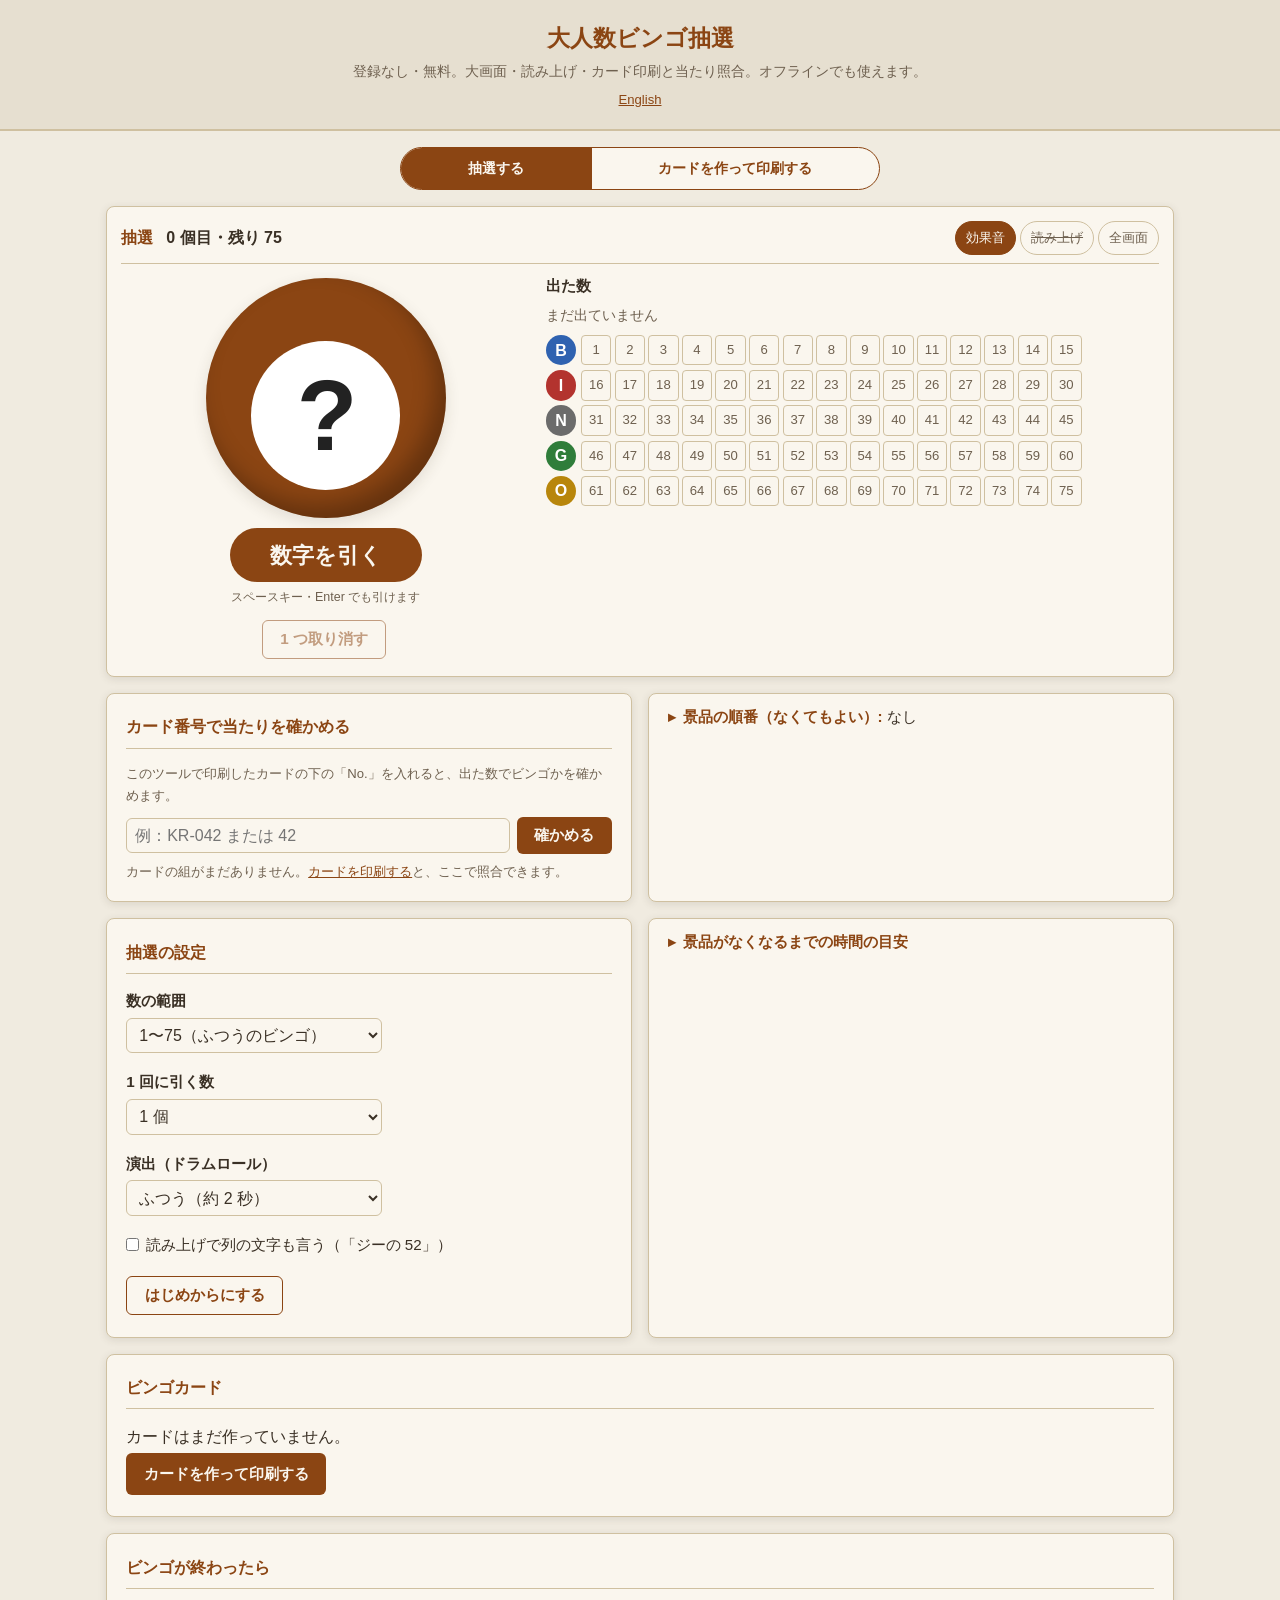
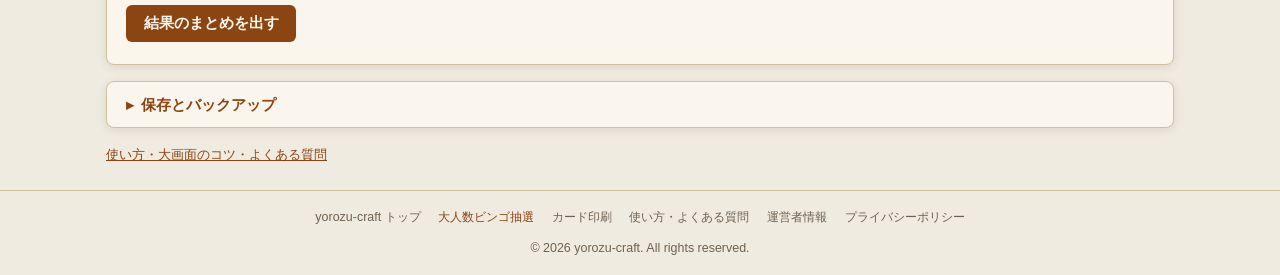
==== index.html @ 4cde70ca "英語版（/bingo/en/）を足し、カード印刷を設定 → 出力の骨組みにする - 英語版: en/index.html（Bingo Caller）・en/cards.html（Bingo Card " ====
<!DOCTYPE html>
<html lang="ja">
<head>
  <meta charset="UTF-8">
  <meta name="viewport" content="width=device-width, initial-scale=1.0">
  <title>大人数ビンゴ抽選（無料・登録なし・カード印刷つき）｜yorozu-craft</title>
  <meta name="description" content="登録なし・無料のビンゴ抽選アプリ。大画面・効果音・読み上げ、ビンゴカード印刷（最大200枚）とカード番号での当たり照合。忘年会・新年会の幹事に。オフラインでも使えます。">
  <meta name="robots" content="index, follow">
  <link rel="canonical" href="https://yorozu-craft.com/bingo/">
  <link rel="alternate" hreflang="ja" href="https://yorozu-craft.com/bingo/">
  <link rel="alternate" hreflang="en" href="https://yorozu-craft.com/bingo/en/">
  <link rel="alternate" hreflang="x-default" href="https://yorozu-craft.com/bingo/">

  <meta property="og:title" content="大人数ビンゴ抽選｜yorozu-craft">
  <meta property="og:description" content="登録なし・無料のビンゴ抽選アプリ。大画面・効果音・読み上げ、ビンゴカード印刷（最大200枚）とカード番号での当たり照合。忘年会・新年会の幹事に。">
  <meta property="og:type" content="website">
  <meta property="og:url" content="https://yorozu-craft.com/bingo/">
  <meta property="og:site_name" content="yorozu-craft">
  <meta property="og:locale" content="ja_JP">
  <meta property="og:image" content="https://yorozu-craft.com/bingo/og-image.png">
  <meta property="og:image:width" content="1200">
  <meta property="og:image:height" content="630">
  <meta name="twitter:card" content="summary_large_image">
  <meta name="theme-color" content="#8b4513" media="(prefers-color-scheme: light)">
  <meta name="theme-color" content="#1c1814" media="(prefers-color-scheme: dark)">

  <script type="application/ld+json">
  {
    "@context": "https://schema.org",
    "@type": "WebApplication",
    "name": "大人数ビンゴ抽選",
    "description": "登録なし・無料のビンゴ抽選アプリ。大画面・効果音・読み上げ、ビンゴカード印刷（最大200枚）とカード番号での当たり照合。忘年会・新年会の幹事に。オフラインでも使えます。",
    "url": "https://yorozu-craft.com/bingo/",
    "applicationCategory": "UtilitiesApplication",
    "operatingSystem": "All",
    "offers": { "@type": "Offer", "price": "0", "priceCurrency": "JPY" },
    "inLanguage": "ja"
  }
  </script>

  <!-- Google AdSense: 抽選画面はプロジェクターに全画面で映して操作するので、自動広告がボタンや数字を隠さないよう meta だけ（README「ツールを追加するとき」5。広告はカード印刷・使い方のページで出す） -->
  <meta name="google-adsense-account" content="ca-pub-5375267956079717">

  <link rel="icon" href="./favicon.svg" type="image/svg+xml">
  <link rel="apple-touch-icon" href="./apple-touch-icon.png">
  <link rel="manifest" href="./manifest.webmanifest">
  <link rel="stylesheet" href="./style.css">
</head>
<body>

  <header class="app-header">
    <h1>大人数ビンゴ抽選</h1>
    <p class="subtitle">登録なし・無料。大画面・読み上げ・カード印刷と当たり照合。オフラインでも使えます。</p>
    <p class="lang-switch"><a href="./en/" hreflang="en" lang="en">English</a></p>
  </header>

  <main class="app-main wide">

    <!-- 抽選とカード印刷の切り替え（カード印刷は別ページ。全画面・印刷では出さない） -->
    <nav class="mode-switch" aria-label="ビンゴのページ">
      <a href="./" aria-current="page">抽選する</a>
      <a href="./cards.html">カードを作って印刷する</a>
    </nav>

    <!-- 抽選（全画面にする部分） -->
    <section id="stage" class="card stage" aria-labelledby="stage-heading">
      <div class="stage-bar">
        <h2 id="stage-heading" class="stage-title">抽選</h2>
        <p id="stage-count" class="stage-count">0 個目・残り 75</p>
        <div class="stage-tools">
          <button type="button" id="btn-sound" class="icon-btn" aria-pressed="true" title="効果音（M）">効果音</button>
          <button type="button" id="btn-voice" class="icon-btn" aria-pressed="false" title="読み上げ（V）">読み上げ</button>
          <button type="button" id="btn-full" class="icon-btn" title="全画面（F）">全画面</button>
        </div>
      </div>

      <div class="stage-body">
        <div class="ball-area">
          <div id="ball" class="ball" aria-hidden="true"><span id="ball-letter" class="ball-letter"></span><span id="ball-num" class="ball-num">?</span></div>
          <p id="batch" class="batch" hidden></p>
          <p id="announce" class="visually-hidden" aria-live="assertive"></p>
          <div class="draw-row">
            <button type="button" id="btn-draw" class="btn btn-draw">数字を引く</button>
          </div>
          <p class="draw-hint">スペースキー・Enter でも引けます</p>
          <div class="sub-row">
            <button type="button" id="btn-undo" class="btn btn-ghost">1 つ取り消す</button>
            <span id="next-prize" class="next-prize" hidden></span>
          </div>
          <p id="set-status" class="set-status" hidden></p>
        </div>

        <div class="history-area">
          <h3 class="history-title">出た数</h3>
          <p id="recent" class="recent"></p>
          <div id="board" class="board"></div>
        </div>
      </div>
    </section>

    <div class="grid-2">

      <!-- 当たりの照合 -->
      <section class="card" id="check" aria-labelledby="check-heading">
        <h2 id="check-heading">カード番号で当たりを確かめる</h2>
        <p class="hint">このツールで印刷したカードの下の「No.」を入れると、出た数でビンゴかを確かめます。</p>
        <form id="check-form" class="inline-form">
          <label for="check-id" class="visually-hidden">カード番号</label>
          <input type="text" id="check-id" autocomplete="off" placeholder="例：KR-042 または 42">
          <button type="submit" class="btn">確かめる</button>
        </form>
        <div id="check-result" class="check-result" aria-live="polite"></div>
        <p id="check-noset" class="small">カードの組がまだありません。<a href="./cards.html">カードを印刷する</a>と、ここで照合できます。</p>
      </section>

      <!-- 景品（なくてもよいので折りたたむ。summary に今の個数） -->
      <details class="card opt" id="prizes">
        <summary>景品の順番（なくてもよい）: <span class="opt-state" id="prize-state"></span></summary>
        <p class="hint">渡す順に並べておくと、抽選画面に「次の景品」が出ます。</p>
        <ol id="prize-list" class="prize-list"></ol>
        <form id="prize-form" class="inline-form">
          <label for="prize-name" class="visually-hidden">景品の名前</label>
          <input type="text" id="prize-name" maxlength="40" placeholder="例：1等 ワイヤレスイヤホン">
          <button type="submit" class="btn">足す</button>
        </form>
        <details class="bulk">
          <summary>まとめて入れる（1 行に 1 つ）</summary>
          <label for="prize-bulk" class="visually-hidden">景品を 1 行に 1 つ</label>
          <textarea id="prize-bulk" rows="5" placeholder="1等 ワイヤレスイヤホン&#10;2等 ギフト券 3,000円&#10;3等 お菓子セット"></textarea>
          <button type="button" id="prize-bulk-add" class="btn">下に足す</button>
        </details>
      </details>

      <!-- 設定 -->
      <section class="card" id="settings" aria-labelledby="settings-heading">
        <h2 id="settings-heading">抽選の設定</h2>
        <div class="field">
          <label for="range">数の範囲</label>
          <select id="range">
            <option value="75">1〜75（ふつうのビンゴ）</option>
            <option value="50">1〜50</option>
            <option value="90">1〜90</option>
            <option value="100">1〜100</option>
            <option value="custom">自分で決める（番号札の抽選など）</option>
          </select>
          <div id="custom-range" class="range-inputs" hidden>
            <label for="min" class="visually-hidden">いちばん小さい数</label>
            <input type="number" id="min" inputmode="numeric" min="1" max="998" value="1">
            <span>〜</span>
            <label for="max" class="visually-hidden">いちばん大きい数</label>
            <input type="number" id="max" inputmode="numeric" min="2" max="999" value="75">
          </div>
          <p id="range-lock" class="hint" hidden>抽選の途中は変えられません。変えるときは「はじめからにする」を押してください。</p>
        </div>
        <div class="field">
          <label for="per">1 回に引く数</label>
          <select id="per">
            <option value="1">1 個</option>
            <option value="2">2 個（時間を半分に）</option>
            <option value="3">3 個</option>
            <option value="4">4 個</option>
            <option value="5">5 個</option>
          </select>
        </div>
        <div class="field">
          <label for="effect">演出（ドラムロール）</label>
          <select id="effect">
            <option value="normal">ふつう（約 2 秒）</option>
            <option value="short">短く（約 0.6 秒）</option>
            <option value="off">なし（すぐ出す）</option>
          </select>
        </div>
        <div class="field">
          <label class="check-label"><input type="checkbox" id="say-letter"> 読み上げで列の文字も言う（「ジーの 52」）</label>
        </div>
        <button type="button" id="btn-reset" class="btn btn-ghost">はじめからにする</button>
      </section>

      <!-- 時間の目安（一部の人だけが使うので折りたたむ。WRITING.md 1 章・SCREEN.md 1.1 の 4） -->
      <details class="card opt" id="estimate">
        <summary>景品がなくなるまでの時間の目安</summary>
        <p class="hint">人数と景品の数から、景品の数だけビンゴが出るまでに数をいくつ引くかを、ためしに 300 回抽選して数えます。</p>
        <div class="est-inputs">
          <div class="field"><label for="est-people">参加人数（配るカード）</label><input type="number" id="est-people" inputmode="numeric" min="1" max="200" value="50"></div>
          <div class="field"><label for="est-prizes">景品の数</label><input type="number" id="est-prizes" inputmode="numeric" min="1" max="200" value="10"></div>
          <div class="field"><label for="est-sec">1 回にかかる秒数</label><input type="number" id="est-sec" inputmode="numeric" min="3" max="120" value="15"></div>
        </div>
        <button type="button" id="btn-estimate" class="btn">目安を出す</button>
        <div id="est-result" class="est-result" aria-live="polite"></div>
      </details>

    </div>

    <section class="card" id="cards-link" aria-labelledby="cards-link-heading">
      <h2 id="cards-link-heading">ビンゴカード</h2>
      <p id="cards-summary">カードはまだ作っていません。</p>
      <p><a class="btn" href="./cards.html">カードを作って印刷する</a></p>
    </section>

    <!-- 終わったら（結果のまとめ。ほかのツールへの導線はここだけ。README「ツールを追加するとき」21） -->
    <section class="card" id="finish" aria-labelledby="finish-heading">
      <h2 id="finish-heading">ビンゴが終わったら</h2>
      <button type="button" id="btn-finish" class="btn">結果のまとめを出す</button>
      <div id="summary" hidden>
        <pre id="summary-text" class="summary-text"></pre>
        <button type="button" id="btn-copy-summary" class="btn">まとめをコピー</button>
        <p id="copy-msg" class="small" aria-live="polite"></p>
        <ul class="next-links">
          <li>会費の清算は → <a href="../easy-split/">傾斜割り勘（幹事 0 円・2 次会の合算も）</a></li>
          <li>次の順番決めや罰ゲームは → <a href="../web-roulette/">ルーレット</a></li>
        </ul>
      </div>
    </section>

    <details class="card opt" id="backup">
      <summary>保存とバックアップ</summary>
      <p class="hint">出た数・景品・カードの設定は、この端末のブラウザにだけ自動で保存され、外部には送信されません。書き出し・読み込みはこの画面のボタンから。</p>
      <button type="button" id="backup-export" class="btn">ファイルに書き出す</button>
      <button type="button" id="backup-import" class="btn">ファイルから読み込む</button>
      <input type="file" id="backup-file" accept=".json,application/json" hidden>
      <p id="backup-msg" class="small" aria-live="polite"></p>
    </details>

    <p class="small"><a href="./guide.html">使い方・大画面のコツ・よくある質問</a></p>

  </main>

  <footer class="app-footer">
    <nav class="footer-nav" aria-label="フッターナビゲーション">
      <ul>
        <li><a href="../">yorozu-craft トップ</a></li>
        <li><a href="./" aria-current="page">大人数ビンゴ抽選</a></li>
        <li><a href="./cards.html">カード印刷</a></li>
        <li><a href="./guide.html">使い方・よくある質問</a></li>
        <li><a href="../about.html">運営者情報</a></li>
        <li><a href="../privacy-policy.html">プライバシーポリシー</a></li>
      </ul>
    </nav>
    <p>&copy; 2026 yorozu-craft. All rights reserved.</p>
  </footer>

  <script src="./text.js"></script>
  <script src="./calc.js"></script>
  <script src="./common.js"></script>
  <script src="./main.js"></script>
  <!-- Cloudflare Web Analytics（Cookie を使わないアクセス解析） --><script type='module' src='https://static.cloudflareinsights.com/beacon.min.js' data-cf-beacon='{"token": "b79bf821e1fd4b6683866d493b1de426"}'></script><!-- End Cloudflare Web Analytics -->
</body>
</html>
---- style.css ----
/* ===========================
   大人数ビンゴ抽選 — yorozu-craft 共通の和紙風の配色
   色はトークン（--bg / --card / --text / --muted / --accent / --border）だけを使う。
   ダークモードは端末の設定に自動で合わせる（prefers-color-scheme。手動切替は付けない）
   =========================== */
:root {
  color-scheme: light dark;
  --bg: #f0ebe0;
  --bg-2: #e6dfd0;
  --card: #faf6ee;
  --text: #3a3025;
  --muted: #6e604f;
  --accent: #8b4513;
  --accent-soft: #f3e6d8;
  --border: #cfc0a0;
  --shadow: rgba(58, 48, 37, 0.12);
  --ok: #2f6b2f;
  --ok-soft: #e3f0dc;
  --warn: #9a3412;
  --hit: #f6d68a;
  /* ボールの色（B・I・N・G・O）。文字は --ball-text で読みやすく */
  --col-B: #2f62b0;
  --col-I: #b3332e;
  --col-N: #6b6b6b;
  --col-G: #2f7d3a;
  --col-O: #b8860b;
}

@media (prefers-color-scheme: dark) {
  :root {
    --bg: #1c1814;
    --bg-2: #25201a;
    --card: #2b251e;
    --text: #ece4d6;
    --muted: #b9ab96;
    --accent: #e0a066;
    --accent-soft: #3a2e22;
    --border: #4a3f33;
    --shadow: rgba(0, 0, 0, 0.4);
    --ok: #9fd49a;
    --ok-soft: #22341f;
    --warn: #f0a37a;
    --hit: #6b5320;
  }
}

*, *::before, *::after { box-sizing: border-box; margin: 0; padding: 0; }
[hidden] { display: none !important; }

body {
  /* README「ツールを追加するとき」9: 端末のフォント。Web フォントは読まない */
  font-family: "Noto Sans JP", "Noto Sans CJK JP", "Hiragino Sans", "Hiragino Kaku Gothic ProN", Meiryo, sans-serif;
  background: var(--bg);
  color: var(--text);
  line-height: 1.7;
}

a { color: var(--accent); }

/* ヘッダー */
.app-header {
  text-align: center;
  padding: 1.4rem 1rem 1.1rem;
  background: var(--bg-2);
  border-bottom: 2px solid var(--border);
}
.app-header h1 { font-size: 1.45rem; color: var(--accent); line-height: 1.4; }
.app-header .subtitle { font-size: 0.88rem; color: var(--muted); margin-top: 0.3rem; }

/* レイアウト */
.app-main { max-width: 680px; margin: 0 auto; padding: 1rem; }
.card {
  background: var(--card);
  border: 1px solid var(--border);
  border-radius: 8px;
  padding: 1.2rem;
  margin-bottom: 1rem;
  box-shadow: 0 2px 8px var(--shadow);
}
.card h2 {
  font-size: 1.02rem;
  color: var(--accent);
  border-bottom: 1px solid var(--border);
  padding-bottom: 0.4rem;
  margin-bottom: 0.9rem;
}

/* 入力 */
.field { margin-bottom: 1rem; }
.field label { display: block; font-weight: 600; font-size: 0.95rem; margin-bottom: 0.25rem; }
.field .hint { font-size: 0.8rem; color: var(--muted); margin-bottom: 0.4rem; }
.field input[type="number"], .field input[type="text"], .field select {
  width: 100%;
  max-width: 16rem;
  padding: 0.45rem 0.5rem;
  font-size: 1rem;
  border: 1px solid var(--border);
  border-radius: 6px;
  background: var(--card);
  color: var(--text);
}

.btn {
  display: inline-block;
  padding: 0.5rem 1.1rem;
  border: none;
  border-radius: 6px;
  background: var(--accent);
  color: var(--card);
  font-size: 0.95rem;
  font-weight: 600;
  cursor: pointer;
}
.btn:focus-visible { outline: 2px solid var(--accent); outline-offset: 2px; }

/* 読みもの（guide.html） */
.content h3 { font-size: 0.95rem; margin: 1rem 0 0.3rem; }
.content p, .content li { font-size: 0.9rem; }
.content p + p { margin-top: 0.5rem; }
.content ul, .content ol { padding-left: 1.3rem; margin: 0.3rem 0; }
.faq dt { font-weight: 600; margin-top: 0.9rem; font-size: 0.92rem; }
.faq dt::before { content: 'Q. '; color: var(--accent); }
.faq dd { font-size: 0.88rem; color: var(--muted); padding: 0.2rem 0 0.5rem 1.2rem; border-bottom: 1px solid var(--border); }
.info-list { display: grid; grid-template-columns: max-content 1fr; gap: 0.4rem 1.2rem; font-size: 0.9rem; }
.info-list dt { font-weight: 600; }
.info-list dd { color: var(--muted); }
.small { font-size: 0.8rem; color: var(--muted); margin-top: 0.4rem; }

/* フッター */
.app-footer {
  text-align: center;
  padding: 1rem;
  font-size: 0.78rem;
  color: var(--muted);
  border-top: 1px solid var(--border);
  margin-top: 0.5rem;
}
.footer-nav ul { list-style: none; display: flex; justify-content: center; flex-wrap: wrap; gap: 0.4rem 1.1rem; margin-bottom: 0.6rem; }
.footer-nav a { color: var(--muted); text-decoration: none; }
.footer-nav a:hover, .footer-nav a[aria-current="page"] { color: var(--accent); }

@media (max-width: 480px) {
  .app-header h1 { font-size: 1.2rem; }
}

/* ===========================
   ビンゴ（抽選ページ・カードページ）
   =========================== */
.visually-hidden { position: absolute !important; width: 1px; height: 1px; overflow: hidden; clip: rect(0 0 0 0); white-space: nowrap; }
.app-main.wide { max-width: 1100px; }
.hint { font-size: 0.82rem; color: var(--muted); margin-bottom: 0.6rem; }
.label-like { font-weight: 600; font-size: 0.95rem; margin-bottom: 0.25rem; }
.btn { margin: 0.15rem 0.2rem 0.15rem 0; text-decoration: none; }
.btn:disabled { opacity: 0.5; cursor: default; }
.btn-ghost { background: transparent; color: var(--accent); border: 1px solid var(--accent); }
.field textarea, .inline-form input[type="text"], .field input[type="text"] {
  width: 100%; padding: 0.45rem 0.5rem; font-size: 1rem; border: 1px solid var(--border); border-radius: 6px;
  background: var(--card); color: var(--text); font-family: inherit;
}
.inline-form { display: flex; gap: 0.4rem; align-items: center; margin: 0.4rem 0; }
.inline-form input[type="text"] { flex: 1; min-width: 0; }
.inline-form .btn { flex: none; margin: 0; }
.grid-2 { display: grid; grid-template-columns: 1fr; gap: 0 1rem; }
@media (min-width: 900px) { .grid-2 { grid-template-columns: 1fr 1fr; } }
.check-label { font-weight: 400 !important; display: flex !important; gap: 0.4rem; align-items: center; }
.bulk { margin-top: 0.5rem; font-size: 0.9rem; }
.bulk summary { cursor: pointer; color: var(--accent); }
.bulk textarea { width: 100%; margin: 0.4rem 0; padding: 0.4rem; font-size: 0.95rem; border: 1px solid var(--border); border-radius: 6px; background: var(--card); color: var(--text); font-family: inherit; }
.seed { font-size: 1.3rem; letter-spacing: 0.15em; font-family: ui-monospace, "SFMono-Regular", Menlo, Consolas, monospace; }
.est-inputs { display: flex; flex-wrap: wrap; gap: 0 1rem; }
.est-inputs .field { flex: 1 1 9rem; }
.est-inputs .field input, .est-inputs .field select { max-width: 100%; }
.est-result p { font-size: 0.92rem; margin-top: 0.4rem; }
.est-result p:first-child { font-weight: 600; }
.banner { background: var(--accent-soft); display: flex; flex-wrap: wrap; gap: 0.5rem; align-items: center; }
.banner span { flex: 1 1 18rem; font-size: 0.9rem; }

/* --- 抽選とカード印刷の切り替え（両ページの main の先頭。静的な HTML なので読み込み後にずれない） --- */
.mode-switch { display: flex; max-width: 30rem; margin: 0 auto 1rem; border: 1px solid var(--accent); border-radius: 999px; overflow: hidden; background: var(--card); }
.mode-switch a { flex: 1 1 auto; text-align: center; white-space: nowrap; padding: 0.5rem 0.7rem; font-size: 0.9rem; font-weight: 600; color: var(--accent); text-decoration: none; }
.mode-switch a + a { border-left: 1px solid var(--accent); }
.mode-switch a[aria-current="page"] { background: var(--accent); color: var(--card); }
.mode-switch a:not([aria-current]):hover { background: var(--accent-soft); }
.mode-switch a:focus-visible { outline: 2px solid var(--accent); outline-offset: -4px; }
.mode-switch a[aria-current="page"]:focus-visible { outline-color: var(--card); }
body.is-max .mode-switch { display: none; }

/* --- 抽選 --- */
.stage { padding: 0.9rem; }
.stage-bar { display: flex; flex-wrap: wrap; align-items: center; gap: 0.3rem 0.8rem; border-bottom: 1px solid var(--border); padding-bottom: 0.5rem; margin-bottom: 0.6rem; }
.stage .stage-title { border: 0; margin: 0; padding: 0; font-size: 1.02rem; }
.stage-count { font-weight: 600; font-variant-numeric: tabular-nums; }
.stage-tools { margin-left: auto; display: flex; gap: 0.3rem; flex-wrap: wrap; }
.icon-btn { font: inherit; font-size: 0.82rem; padding: 0.3rem 0.6rem; border-radius: 999px; border: 1px solid var(--border); background: var(--card); color: var(--muted); cursor: pointer; }
.icon-btn[aria-pressed="true"] { background: var(--accent); border-color: var(--accent); color: var(--card); }
.icon-btn[aria-pressed="false"]#btn-sound, .icon-btn[aria-pressed="false"]#btn-voice { text-decoration: line-through; }
.stage-body { display: grid; grid-template-columns: 1fr; gap: 1rem; }
@media (min-width: 900px) { .stage-body { grid-template-columns: minmax(300px, 2fr) 3fr; align-items: start; } }
.ball-area { text-align: center; }
.ball {
  --ball: var(--accent);
  width: min(62vw, 15rem); aspect-ratio: 1; margin: 0.3rem auto 0.6rem; border-radius: 50%;
  display: flex; flex-direction: column; align-items: center; justify-content: center;
  background: var(--ball);
  box-shadow: inset -0.6rem -0.8rem 1.4rem rgba(0, 0, 0, 0.28), 0 0.3rem 0.9rem var(--shadow);
  color: #fff; line-height: 1;
}
.ball[data-col="B"] { --ball: var(--col-B); }
.ball[data-col="I"] { --ball: var(--col-I); }
.ball[data-col="N"] { --ball: var(--col-N); }
.ball[data-col="G"] { --ball: var(--col-G); }
.ball[data-col="O"] { --ball: var(--col-O); }
.ball-letter { font-size: 2rem; font-weight: 800; min-height: 2rem; margin-bottom: 0.2rem; }
.ball-num {
  font-size: 6.2rem; font-weight: 800; font-variant-numeric: tabular-nums; letter-spacing: -0.03em;
  background: #fff; color: #222; border-radius: 50%; width: 62%; aspect-ratio: 1; display: flex; align-items: center; justify-content: center;
}
.ball-num { font-size: clamp(3.4rem, 20vw, 6.2rem); }
.ball.spinning .ball-num { color: #777; }
.ball.pop { animation: pop 0.45s ease-out; }
@keyframes pop { 0% { transform: scale(0.7); } 60% { transform: scale(1.08); } 100% { transform: scale(1); } }
@media (prefers-reduced-motion: reduce) { .ball.pop { animation: none; } }
.batch { font-size: 1.5rem; font-weight: 700; margin-bottom: 0.4rem; font-variant-numeric: tabular-nums; }
.btn-draw { font-size: 1.35rem; padding: 0.8rem 2.2rem; border-radius: 999px; min-width: 12rem; margin: 0; }
.draw-hint { font-size: 0.78rem; color: var(--muted); margin-top: 0.3rem; }
.sub-row { display: flex; flex-wrap: wrap; justify-content: center; align-items: center; gap: 0.4rem 1rem; margin-top: 0.6rem; }
.next-prize { font-weight: 600; font-size: 0.95rem; }
.set-status { margin-top: 0.5rem; font-weight: 600; color: var(--accent); }
.history-title { font-size: 0.95rem; margin-bottom: 0.2rem; }
.recent { font-size: 0.9rem; color: var(--muted); margin-bottom: 0.5rem; font-variant-numeric: tabular-nums; min-height: 1.5em; }
.board { display: flex; flex-direction: column; gap: 0.3rem; min-height: 10.6rem; }  /* 1〜75 の 5 行分を先に確保（読み込み時のずれを防ぐ） */
.board-row { display: flex; gap: 0.3rem; align-items: flex-start; }
.board-letter { flex: none; width: 1.9rem; height: 1.9rem; border-radius: 50%; display: flex; align-items: center; justify-content: center; font-weight: 800; color: #fff; }
.board-row:nth-child(1) .board-letter { background: var(--col-B); }
.board-row:nth-child(2) .board-letter { background: var(--col-I); }
.board-row:nth-child(3) .board-letter { background: var(--col-N); }
.board-row:nth-child(4) .board-letter { background: var(--col-G); }
.board-row:nth-child(5) .board-letter { background: var(--col-O); }
.board-cells { display: flex; flex-wrap: wrap; gap: 0.2rem; flex: 1; min-width: 0; }
.cell {
  width: 1.9rem; height: 1.9rem; display: inline-flex; align-items: center; justify-content: center;
  font-size: 0.82rem; font-variant-numeric: tabular-nums; border-radius: 4px; border: 1px solid var(--border); color: var(--muted);
}
.cell.on { background: var(--accent); border-color: var(--accent); color: var(--card); font-weight: 700; }
.cell.last { outline: 3px solid var(--hit); outline-offset: 1px; }
@media (max-width: 600px) {
  .stage-tools { margin-left: 0; }
  .board-letter { width: 1.35rem; height: 1.35rem; font-size: 0.75rem; }
  .board-row { gap: 0.2rem; }
  .board { min-height: 7.95rem; }
  .board--bingo .board-cells { display: grid; grid-template-columns: repeat(var(--cols, 15), minmax(0, 1fr)); gap: 2px; }
  .board--bingo .cell { width: auto; height: 1.35rem; font-size: 0.68rem; border-radius: 3px; }
}

/* 全画面（プロジェクター）: 暗い背景で数字を最大に */
.stage.is-full {
  --card: #14110e; --text: #f5efe4; --muted: #c9bba6; --border: #3d342a; --accent: #f0b070; --hit: #ffd84d;
  background: var(--card); color: var(--text); margin: 0; border: 0; border-radius: 0; box-shadow: none;
  width: 100vw; height: 100vh; height: 100dvh; overflow: auto; padding: 1.5vh 2vw; display: flex; flex-direction: column;
}
body.is-max { overflow: hidden; }
body.is-max .stage.is-full { position: fixed; inset: 0; z-index: 100; }
.stage.is-full .stage-bar { font-size: clamp(1rem, 2.2vh, 1.6rem); }
.stage.is-full .stage-count { font-size: clamp(1.1rem, 3vh, 2.2rem); }
.stage.is-full .stage-body { flex: 1; grid-template-columns: 1fr; align-items: center; }
@media (min-aspect-ratio: 1/1) { .stage.is-full .stage-body { grid-template-columns: 1fr 1.25fr; } }
.stage.is-full .ball { width: min(58vh, 44vw); }
.stage.is-full .ball-letter { font-size: min(7vh, 5vw); min-height: min(7vh, 5vw); }
.stage.is-full .ball-num { font-size: min(22vh, 16vw); }
.stage.is-full .batch { font-size: min(6vh, 4vw); }
.stage.is-full .draw-hint { display: none; }
.stage.is-full .next-prize, .stage.is-full .set-status { font-size: min(3.4vh, 2.4vw); }
.stage.is-full .recent { font-size: min(3vh, 2vw); }
.stage.is-full .history-title { font-size: min(3vh, 2vw); }
.stage.is-full .cell, .stage.is-full .board-letter { width: min(5.4vh, 3.4vw); height: min(5.4vh, 3.4vw); font-size: min(2.8vh, 1.8vw); }

/* --- 照合 --- */
.check-result p { margin: 0.4rem 0; }
.check-result .ok { color: var(--ok); background: var(--ok-soft); padding: 0.4rem 0.6rem; border-radius: 6px; font-weight: 700; }
.check-result .big { font-size: 1.05rem; }
.check-result .no { font-weight: 600; }
.check-result .warn { color: var(--warn); font-size: 0.9rem; }
.mini-card { border-collapse: collapse; margin: 0.5rem 0; font-variant-numeric: tabular-nums; }
.mini-card th, .mini-card td { width: 2.4rem; height: 2.1rem; text-align: center; border: 1px solid var(--border); font-size: 0.95rem; }
.mini-card th { background: var(--accent); color: var(--card); }
.mini-card td.hit { background: var(--accent-soft); font-weight: 700; }
.mini-card td.line { background: var(--hit); }

/* --- 景品 --- */
.prize-list { list-style: none; padding: 0; }
.prize-no { font-weight: 700; min-width: 1.6rem; text-align: right; }
.prize { margin: 0.3rem 0; display: flex; flex-wrap: wrap; gap: 0.3rem; align-items: center; }
.prize input { font: inherit; font-size: 0.92rem; padding: 0.3rem 0.4rem; border: 1px solid var(--border); border-radius: 5px; background: var(--card); color: var(--text); }
.prize .prize-name { flex: 3 1 10rem; min-width: 0; }
.prize .prize-winner { flex: 2 1 6rem; min-width: 0; }
.prize.is-next .prize-name { border-color: var(--accent); border-width: 2px; }
.prize.is-done .prize-name { text-decoration: line-through; color: var(--muted); }
.prize-tools { white-space: nowrap; }
.mini-btn { font: inherit; font-size: 0.85rem; width: 1.8rem; height: 1.8rem; border: 1px solid var(--border); border-radius: 5px; background: var(--card); color: var(--text); cursor: pointer; }
.mini-btn:disabled { opacity: 0.35; }
.summary-text { white-space: pre-wrap; font-family: inherit; font-size: 0.9rem; background: var(--bg); border: 1px solid var(--border); border-radius: 6px; padding: 0.6rem; margin: 0.6rem 0; }
.next-links { list-style: none; margin-top: 0.8rem; font-size: 0.92rem; }
.next-links li { margin: 0.2rem 0; }

/* --- カード（印刷） --- */
#sheet-info { min-height: 1.7em; }  /* 枚数とページ数は JS で入る。1 行分を先に確保（印刷ボタンが下にずれないように） */
#c-tag { margin-left: 0.4em; }  /* 空白の文字を置かない（JS で文字が入ったときに空白がずれて CLS に数えられる） */
.sheets { --z: 0.45; margin: 0.6rem 0 1rem; overflow-x: auto; }
.sheet {
  zoom: var(--z); width: 210mm; height: 297mm; margin: 0 auto 24px; background: #fff; color: #111;
  box-shadow: 0 1px 6px rgba(0, 0, 0, 0.25); display: grid; padding: 8mm;
}
.sheet--4 { grid-template-columns: 1fr 1fr; grid-template-rows: 1fr 1fr; }
.sheet--2 { grid-template-columns: 1fr; grid-template-rows: 1fr 1fr; }
.slot { display: flex; align-items: center; justify-content: center; border: 0 dashed #999; min-width: 0; min-height: 0; }
.sheet--4 .slot:nth-child(odd) { border-right-width: 0.3mm; }
.sheet--4 .slot:nth-child(-n+2), .sheet--2 .slot:nth-child(1) { border-bottom-width: 0.3mm; }
.bcard { width: 88mm; font-family: "Noto Sans JP", "Noto Sans CJK JP", "Hiragino Sans", "Hiragino Kaku Gothic ProN", Meiryo, sans-serif; }
.sheet--2 .bcard { width: 118mm; }
.bcard-title { text-align: center; font-weight: 700; font-size: 12pt; margin-bottom: 1.5mm; white-space: nowrap; overflow: hidden; text-overflow: ellipsis; }
.bcard-grid { border-collapse: collapse; width: 100%; table-layout: fixed; }
.bcard-grid th { background: #222; color: #fff; font-size: 20pt; font-weight: 800; height: 12mm; border: 0.4mm solid #222; }
.bcard-grid td { height: 17.5mm; text-align: center; border: 0.4mm solid #222; font-size: 22pt; font-weight: 700; font-variant-numeric: tabular-nums; color: #111; }
.sheet--2 .bcard-grid th { height: 15mm; font-size: 26pt; }
.sheet--2 .bcard-grid td { height: 20mm; font-size: 30pt; }
.bcard-grid td.free { font-size: 12pt; background: #eee; letter-spacing: 0.05em; }
.bcard-foot { display: flex; justify-content: space-between; align-items: baseline; margin-top: 1.5mm; gap: 2mm; }
.bcard-no { font-weight: 800; font-size: 13pt; letter-spacing: 0.05em; font-family: ui-monospace, "SFMono-Regular", Menlo, Consolas, monospace; }
.bcard-credit { font-size: 7pt; color: #444; }

/* US Letter（215.9 × 279.4 mm）。A4 より 17.6 mm 低いので、2 枚のときはマスを少し低くして 1 ページに収める */
.sheet--letter { width: 215.9mm; height: 279.4mm; }
.sheet--letter.sheet--2 .bcard-grid th { height: 14mm; }
.sheet--letter.sheet--2 .bcard-grid td { height: 18mm; }

/* 見本は 1 ページ目だけ（SCREEN.md 1.2「見本（縮小 1 枚）」）。印刷ではすべてのページを出す */
@media screen { .sheets:not(.show-all) .sheet:nth-child(n+2) { display: none; } }
.preview-more { text-align: center; margin: -0.4rem 0 1rem; }

/* 用紙の大きさ（@page）は cards.js が <style id="page-size"> で上書きする（A4 かレター）。これは JS が動かないときの既定 */
@page { size: A4 portrait; margin: 0; }
@media print {
  body { background: #fff; }
  .app-header, .app-footer, .mode-switch, .fixbar, .app-main > :not(.sheets), ins.adsbygoogle, .adsbygoogle, .google-auto-placed, iframe { display: none !important; }
  .app-main { max-width: none; padding: 0; margin: 0; }
  .sheets { margin: 0; overflow: visible; }
  .sheets .sheet { zoom: 1; margin: 0; box-shadow: none; height: 296.6mm; break-after: page; page-break-after: always; }
  .sheets .sheet--letter { height: 279.1mm; }
  .sheets .sheet:last-child { break-after: auto; page-break-after: auto; }
}

/* 画面の部品（yorozu-template の style.css と同じ。SCREEN.md） */
fieldset.plain { border: 0; padding: 0; margin: 0; min-width: 0; }
details.card.opt { padding: 0 1.2rem; margin-bottom: 1rem; }
details.card.opt > summary {
  cursor: pointer; display: block; min-height: 44px; padding: 0.6rem 0;
  color: var(--accent); font-weight: 600; font-size: 0.95rem; list-style: none;
}
details.card.opt > summary::-webkit-details-marker { display: none; }
details.card.opt > summary::before { content: '▸'; margin-right: 0.4rem; }
details.card.opt[open] > summary::before { content: '▾'; }
details.card.opt[open] { padding-bottom: 0.9rem; }
details.card.opt[open] > summary { border-bottom: 1px solid var(--border); margin-bottom: 0.9rem; }
details > summary:focus-visible { outline: 2px solid var(--accent); outline-offset: 2px; }
.opt-state { color: var(--text); font-weight: normal; }
.btn-row { display: flex; flex-wrap: wrap; gap: 0.6rem; margin: 0.6rem 0 0.8rem; }
.btn-row .btn { min-height: 44px; margin: 0; }
#btn-print { min-width: 10rem; font-size: 1.05rem; }
.lang-switch { font-size: 0.82rem; margin-top: 0.35rem; }

/* 上端の固定バー（SCREEN.md 1.2・D59）: 印刷ボタンが画面の外にあるときだけ。下端は AdSense のアンカー広告が使う */
.fixbar {
  position: fixed; top: 0; left: 0; right: 0; z-index: 50; height: 44px;
  display: flex; align-items: center; justify-content: center; gap: 0.8rem; padding: 0 1rem;
  background: var(--card); border-bottom: 2px solid var(--accent); box-shadow: 0 2px 8px var(--shadow);
}
.fixbar-type { font-size: 0.85rem; color: var(--muted); white-space: nowrap; overflow: hidden; text-overflow: ellipsis; min-width: 0; }
.fixbar .btn { flex: none; padding: 0.2rem 1.1rem; height: 34px; margin: 0; }

/* 使い方ページの折りたたみ（WRITING.md の基準で、補足・一覧はここに入れる） */
.content details { margin: 0.4rem 0; }
.content summary { cursor: pointer; color: var(--accent); font-size: 0.88rem; }
.content details[open] summary { margin-bottom: 0.3rem; }
.content h4 { font-size: 0.9rem; margin: 0.8rem 0 0.2rem; }
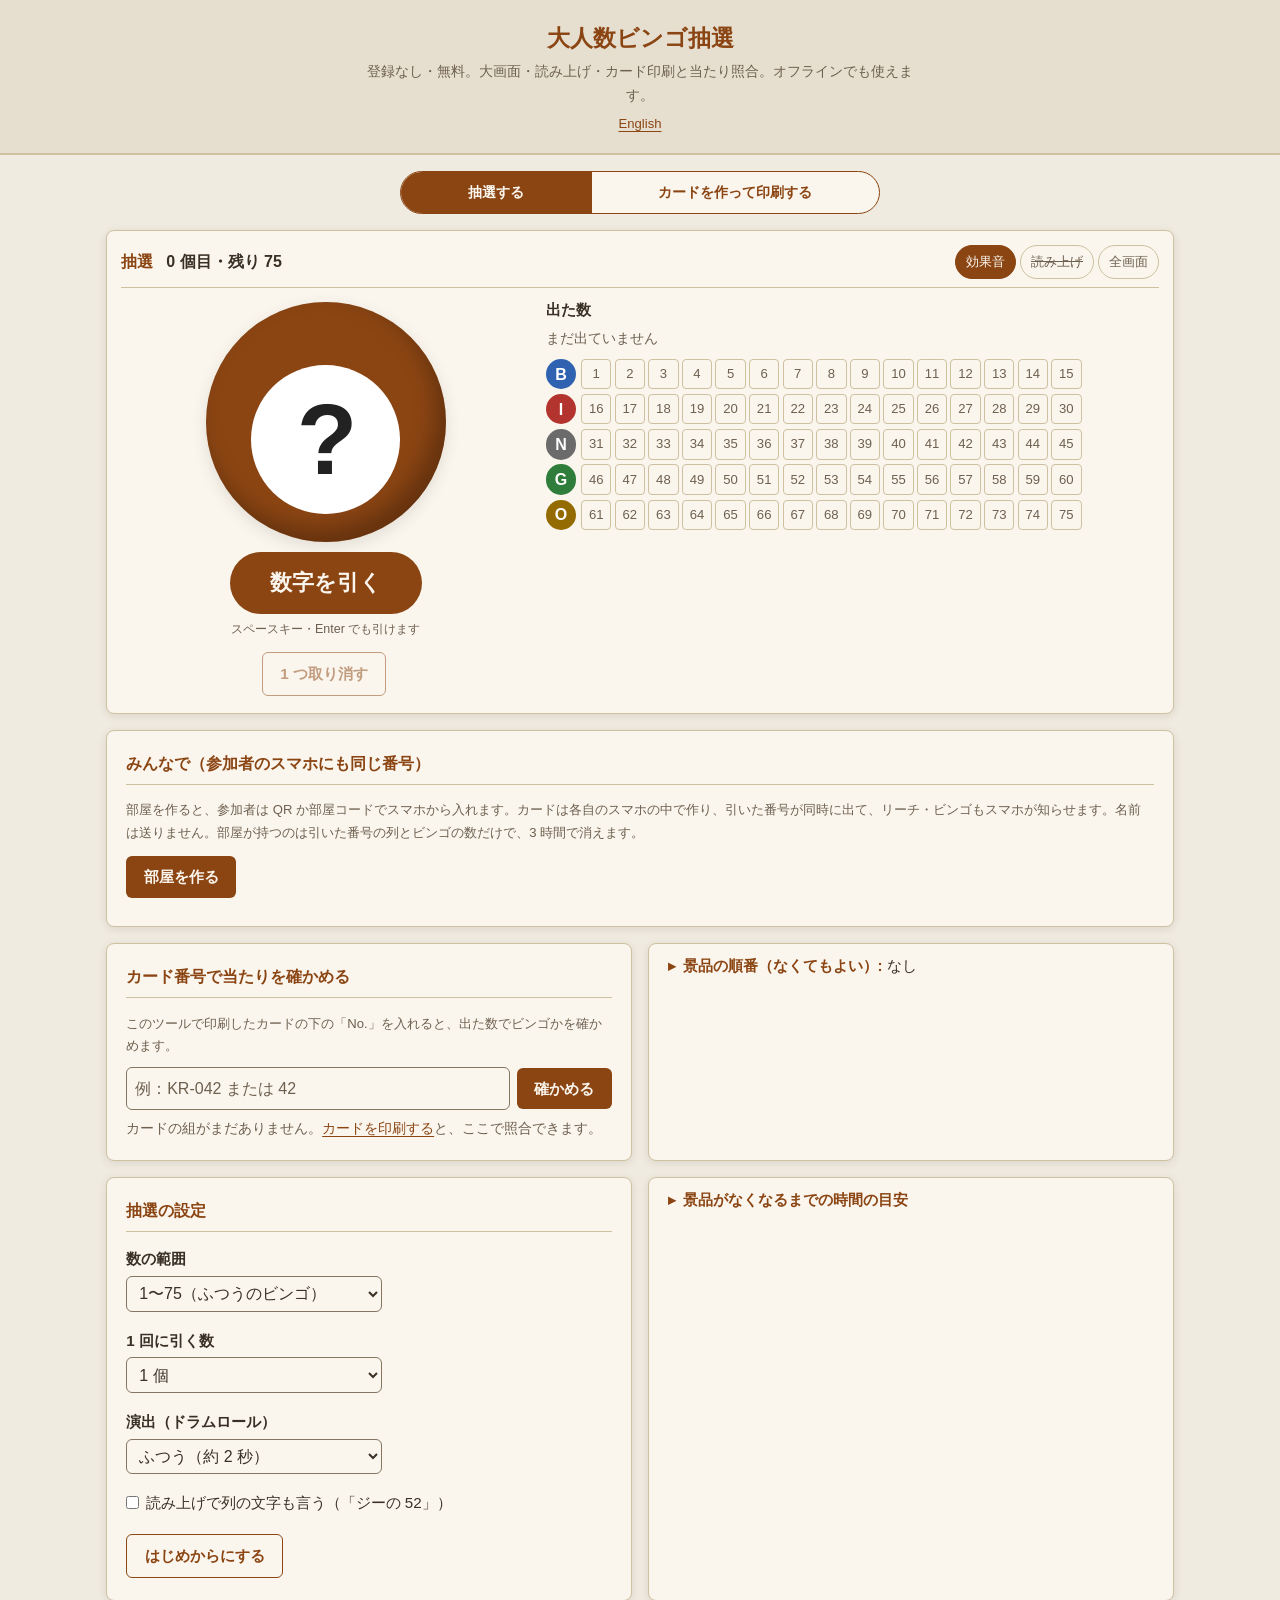
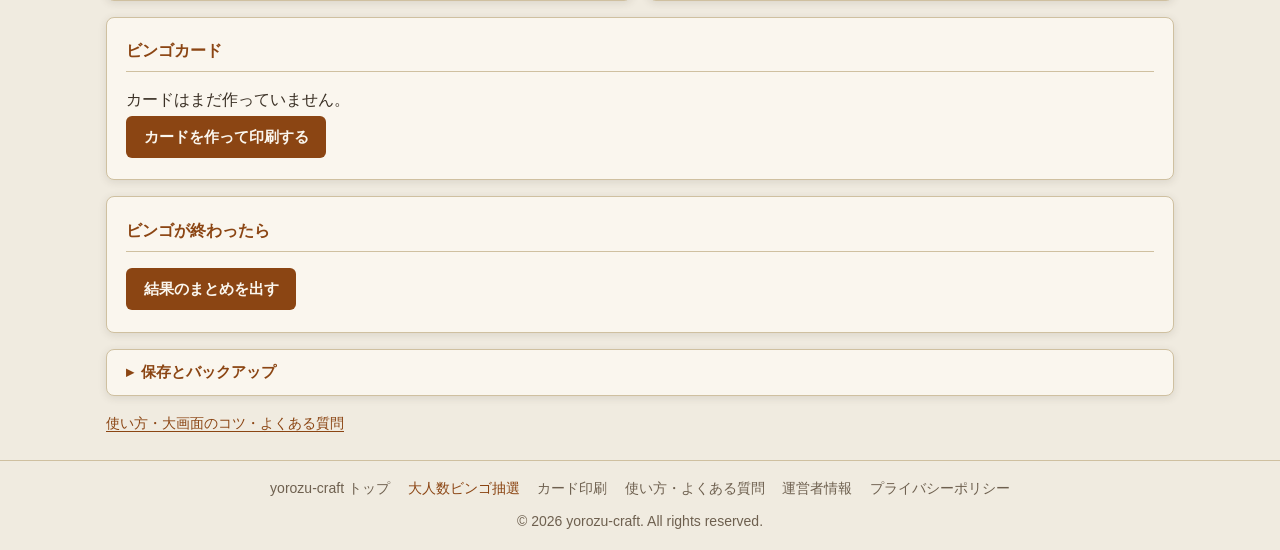
==== commit 3ef6bb75: "みんなで（K146、yorozu-plans 7.36.2・企画書 83）: 司会の画面に部屋・QR・参加とビンゴの数、参加の画面 join/（日英、noindex）。カードは端末で作り、部屋へ送るの" ====
--- a/index.html
+++ b/index.html
@@ -88,6 +88,7 @@
             <span id="next-prize" class="next-prize" hidden></span>
           </div>
           <p id="set-status" class="set-status" hidden></p>
+          <p id="room-badge" class="room-badge" hidden></p>
         </div>
 
         <div class="history-area">
@@ -96,6 +97,26 @@
           <div id="board" class="board"></div>
         </div>
       </div>
+    </section>
+
+    <!-- みんなで（参加者のスマホにも同じ番号。yorozu-plans ROADMAP 7.36.2 K146、企画書 83） -->
+    <section class="card" id="room" aria-labelledby="room-heading">
+      <h2 id="room-heading">みんなで（参加者のスマホにも同じ番号）</h2>
+      <p class="hint">部屋を作ると、参加者は QR か部屋コードでスマホから入れます。カードは各自のスマホの中で作り、引いた番号が同時に出て、リーチ・ビンゴもスマホが知らせます。名前は送りません。部屋が持つのは引いた番号の列とビンゴの数だけで、3 時間で消えます。</p>
+      <div id="room-off">
+        <button type="button" id="room-create" class="btn">部屋を作る</button>
+      </div>
+      <div id="room-on" class="room-on" hidden>
+        <div id="room-qr" class="room-qr"></div>
+        <div>
+          <p>部屋コード <strong id="room-code" class="room-code"></strong></p>
+          <p class="small"><a id="room-url" href="./join/" target="_blank" rel="noopener"></a></p>
+          <p id="room-live" class="room-live" aria-live="polite"></p>
+          <button type="button" id="room-copy" class="btn">参加の URL をコピー</button>
+          <button type="button" id="room-close" class="btn btn-ghost">部屋を閉じる</button>
+        </div>
+      </div>
+      <p id="room-msg" class="small" aria-live="polite"></p>
     </section>
 
     <div class="grid-2">
@@ -214,9 +235,10 @@
 
     <details class="card opt" id="backup">
       <summary>保存とバックアップ</summary>
-      <p class="hint">出た数・景品・カードの設定は、この端末のブラウザにだけ自動で保存され、外部には送信されません。書き出し・読み込みはこの画面のボタンから。</p>
+      <p class="hint">出た数・景品・カードの設定は、この端末のブラウザにだけ自動で保存され、外部には送信されません。書き出し・読み込み・消去はこの画面のボタンから。</p>
       <button type="button" id="backup-export" class="btn">ファイルに書き出す</button>
       <button type="button" id="backup-import" class="btn">ファイルから読み込む</button>
+      <button type="button" class="btn btn-ghost" data-reset-storage="bingo_">保存した内容をすべて消す（初期状態に戻す）</button>
       <input type="file" id="backup-file" accept=".json,application/json" hidden>
       <p id="backup-msg" class="small" aria-live="polite"></p>
     </details>
@@ -242,6 +264,8 @@
   <script src="./text.js"></script>
   <script src="./calc.js"></script>
   <script src="./common.js"></script>
+  <script src="./reset-storage.js"></script>
+  <script src="./room.js"></script>
   <script src="./main.js"></script>
   <!-- Cloudflare Web Analytics（Cookie を使わないアクセス解析） --><script type='module' src='https://static.cloudflareinsights.com/beacon.min.js' data-cf-beacon='{"token": "b79bf821e1fd4b6683866d493b1de426"}'></script><!-- End Cloudflare Web Analytics -->
 </body>
--- a/style.css
+++ b/style.css
@@ -3,29 +3,48 @@
    色はトークン（--bg / --card / --text / --muted / --accent / --border）だけを使う。
    ダークモードは端末の設定に自動で合わせる（prefers-color-scheme。手動切替は付けない）
    =========================== */
+/* yorozu-common:begin v1 — サイト共通の部品とトークン。正本は youheioonuki.github.io の tools/common/yorozu-common.css。
+   この begin〜end の間は手で直さない（tools/sync-common.mjs で全ツールに配る。ツール固有の上書きは end の後に書く）。
+   出どころ（2026-10-03 確認。yorozu-plans 企画書 59）:
+   - デジタル庁デザインシステム https://design.digital.go.jp/dads/ のコンテンツを加工して作成
+     （フォーカスの輪・リンクの下線・字の大きさの下限・行間・入力欄のエラー表示）。
+     トークンの値は @digital-go-jp/design-tokens 2.0.1（MIT, (c) 2023 デジタル庁）から
+   - GOV.UK Frontend 6.5.1（MIT, (c) Crown copyright）の考え方: visually-hidden、エラーの文の前に読み上げ用の語
+   - 色は和紙風のまま（値は 2026-09-23 からの共通の値）。Web フォントは読まない（ROADMAP 3.3・D2） */
 :root {
   color-scheme: light dark;
   --bg: #f0ebe0;
   --bg-2: #e6dfd0;
   --card: #faf6ee;
   --text: #3a3025;
-  --muted: #6e604f;
+  --muted: #6e604f;          /* 本文の補足。--bg の上で 5.1:1 */
   --accent: #8b4513;
   --accent-soft: #f3e6d8;
-  --border: #cfc0a0;
+  --border: #cfc0a0;         /* 飾りの線（区切り）だけ。操作できる物の枠には --input-border */
+  --input-border: #857561;   /* 入力欄の枠。WCAG 1.4.11 の 3:1（--bg で 3.7:1）。DADS の入力欄は gray-600 の 1px */
   --shadow: rgba(58, 48, 37, 0.12);
-  --ok: #2f6b2f;
-  --ok-soft: #e3f0dc;
-  --warn: #9a3412;
-  --hit: #f6d68a;
-  /* ボールの色（B・I・N・G・O）。文字は --ball-text で読みやすく */
-  --col-B: #2f62b0;
-  --col-I: #b3332e;
-  --col-N: #6b6b6b;
-  --col-G: #2f7d3a;
-  --col-O: #b8860b;
-}
-
+  --error: #ce0000;          /* DADS red-900（semantic error-2） */
+  --ok: #197a4b;             /* DADS green-800（semantic success-2） */
+  --focus: #ffd43d;          /* DADS yellow-300 */
+  --focus-ring: #000;        /* DADS: 黒 4px の輪＋黄 2px */
+  --font-ui: "Noto Sans JP", "Noto Sans CJK JP", "Hiragino Sans", "Hiragino Kaku Gothic ProN", Meiryo, sans-serif;
+  /* 字の大きさ（DADS: 本文と操作は 16px 以上、補足は 14px まで、14px 未満は使わない） */
+  --fs-s: 0.875rem;
+  --fs-m: 1rem;
+  --fs-l: 1.25rem;           /* 見出し（隣の段との比 1.25 以上: impeccable typeset） */
+  --fs-xl: 1.625rem;         /* ページの題 */
+  --lh-body: 1.7;            /* DADS の本文の行間 170% */
+  --lh-tight: 1.4;           /* 見出し */
+  /* 余白（4px を基準。DADS の spacing） */
+  --sp-1: 0.25rem;
+  --sp-2: 0.5rem;
+  --sp-3: 0.75rem;
+  --sp-4: 1rem;
+  --sp-6: 1.5rem;
+  --sp-8: 2rem;
+  --radius: 8px;
+  --tap: 44px;               /* 押せる物の高さの下限（DADS・SCREEN 5 章） */
+}
 @media (prefers-color-scheme: dark) {
   :root {
     --bg: #1c1814;
@@ -36,26 +55,67 @@
     --accent: #e0a066;
     --accent-soft: #3a2e22;
     --border: #4a3f33;
+    --input-border: #8c7d68;
     --shadow: rgba(0, 0, 0, 0.4);
+    --error: #ff8a7a;
+    --ok: #6fcf97;
+    --focus-ring: #ffd43d;   /* 暗い地では黄の輪＋黒の縁 */
+    --focus: #000;
+  }
+}
+*, *::before, *::after { box-sizing: border-box; margin: 0; padding: 0; }
+[hidden] { display: none !important; }
+html { -webkit-text-size-adjust: 100%; text-size-adjust: 100%; }
+body { font-family: var(--font-ui); background: var(--bg); color: var(--text); line-height: var(--lh-body); }
+/* リンクは色と下線の両方（DADS リンクテキスト）。ホバーで下線を太く */
+a { color: var(--accent); text-decoration-thickness: 1px; text-underline-offset: 3px; }
+@media (hover: hover) { a:hover { text-decoration-thickness: 3px; } }
+/* フォーカスの輪（DADS）。:where で詳しさを 0 にして、ツールの規則で上書きできるようにする */
+:where(a, button, input, select, textarea, summary, [tabindex]):focus-visible {
+  outline: 4px solid var(--focus-ring); outline-offset: 2px; box-shadow: 0 0 0 2px var(--focus);
+}
+:where(input, select, textarea, button) { font: inherit; color: inherit; }
+/* 入力欄の例（placeholder）も 4.5:1。ブラウザ既定の灰色は和紙の地で 4.3:1 */
+:where(input, textarea)::placeholder { color: var(--muted); opacity: 1; }
+/* 入力欄の字は 16px 以上（iPhone で拡大されない・DADS） */
+:where(input:not([type="checkbox"]):not([type="radio"]):not([type="range"]), select, textarea) { font-size: max(1rem, 16px); }
+/* エラー（DADS: 枠を赤に、文の頭に「＊」。GOV.UK: 読み上げには「エラー:」を先に）。
+   使い方: <p class="field-error" id="x-err"><span class="visually-hidden">エラー:</span>＊ 0 以上の数を入れてください</p> と aria-describedby */
+[aria-invalid="true"] { border-color: var(--error) !important; }
+.field-error { color: var(--error); font-weight: 700; margin-top: var(--sp-1); }
+/* 画面には出さず、読み上げだけ（GOV.UK govuk-visually-hidden） */
+.visually-hidden {
+  position: absolute !important; width: 1px !important; height: 1px !important; margin: 0 !important; padding: 0 !important;
+  overflow: hidden !important; clip-path: inset(50%) !important; white-space: nowrap !important; border: 0 !important;
+}
+@media (forced-colors: active) { :where(a, button, input, select, textarea, summary):focus-visible { outline-color: Highlight; } }
+/* 読む行の長さ: 1 行 40 字前後まで（REVIEW C9 line-length）。画面の幅いっぱいに伸びる見出し帯の説明文に */
+.app-header > p { max-width: 40em; margin-left: auto; margin-right: auto; }
+/* 印刷では広告を出さない（SCREEN 4 章。全ツール共通） */
+@media print { ins.adsbygoogle, .google-auto-placed, iframe[id^="aswift"], iframe[id^="google_ads"] { display: none !important; } }
+/* yorozu-common:end */
+
+:root {
+  --ok: #2f6b2f;
+  --ok-soft: #e3f0dc;
+  --warn: #9a3412;
+  --hit: #f6d68a;
+  /* ボールの色（B・I・N・G・O）。文字は --ball-text で読みやすく */
+  --col-B: #2f62b0;
+  --col-I: #b3332e;
+  --col-N: #6b6b6b;
+  --col-G: #2f7d3a;
+  --col-O: #946b00;          /* 白い字で 4.8:1（REVIEW C9 low-contrast。前は #b8860b で 3.3:1） */
+}
+
+@media (prefers-color-scheme: dark) {
+  :root {
     --ok: #9fd49a;
     --ok-soft: #22341f;
     --warn: #f0a37a;
     --hit: #6b5320;
   }
 }
-
-*, *::before, *::after { box-sizing: border-box; margin: 0; padding: 0; }
-[hidden] { display: none !important; }
-
-body {
-  /* README「ツールを追加するとき」9: 端末のフォント。Web フォントは読まない */
-  font-family: "Noto Sans JP", "Noto Sans CJK JP", "Hiragino Sans", "Hiragino Kaku Gothic ProN", Meiryo, sans-serif;
-  background: var(--bg);
-  color: var(--text);
-  line-height: 1.7;
-}
-
-a { color: var(--accent); }
 
 /* ヘッダー */
 .app-header {
@@ -88,13 +148,13 @@
 /* 入力 */
 .field { margin-bottom: 1rem; }
 .field label { display: block; font-weight: 600; font-size: 0.95rem; margin-bottom: 0.25rem; }
-.field .hint { font-size: 0.8rem; color: var(--muted); margin-bottom: 0.4rem; }
+.field .hint { font-size: var(--fs-s); color: var(--muted); margin-bottom: 0.4rem; }
 .field input[type="number"], .field input[type="text"], .field select {
   width: 100%;
   max-width: 16rem;
   padding: 0.45rem 0.5rem;
   font-size: 1rem;
-  border: 1px solid var(--border);
+  border: 1px solid var(--input-border);
   border-radius: 6px;
   background: var(--card);
   color: var(--text);
@@ -111,7 +171,6 @@
   font-weight: 600;
   cursor: pointer;
 }
-.btn:focus-visible { outline: 2px solid var(--accent); outline-offset: 2px; }
 
 /* 読みもの（guide.html） */
 .content h3 { font-size: 0.95rem; margin: 1rem 0 0.3rem; }
@@ -124,13 +183,13 @@
 .info-list { display: grid; grid-template-columns: max-content 1fr; gap: 0.4rem 1.2rem; font-size: 0.9rem; }
 .info-list dt { font-weight: 600; }
 .info-list dd { color: var(--muted); }
-.small { font-size: 0.8rem; color: var(--muted); margin-top: 0.4rem; }
+.small { font-size: var(--fs-s); color: var(--muted); margin-top: 0.4rem; }
 
 /* フッター */
 .app-footer {
   text-align: center;
   padding: 1rem;
-  font-size: 0.78rem;
+  font-size: var(--fs-s);
   color: var(--muted);
   border-top: 1px solid var(--border);
   margin-top: 0.5rem;
@@ -154,7 +213,7 @@
 .btn:disabled { opacity: 0.5; cursor: default; }
 .btn-ghost { background: transparent; color: var(--accent); border: 1px solid var(--accent); }
 .field textarea, .inline-form input[type="text"], .field input[type="text"] {
-  width: 100%; padding: 0.45rem 0.5rem; font-size: 1rem; border: 1px solid var(--border); border-radius: 6px;
+  width: 100%; padding: 0.45rem 0.5rem; font-size: 1rem; border: 1px solid var(--input-border); border-radius: 6px;
   background: var(--card); color: var(--text); font-family: inherit;
 }
 .inline-form { display: flex; gap: 0.4rem; align-items: center; margin: 0.4rem 0; }
@@ -165,7 +224,7 @@
 .check-label { font-weight: 400 !important; display: flex !important; gap: 0.4rem; align-items: center; }
 .bulk { margin-top: 0.5rem; font-size: 0.9rem; }
 .bulk summary { cursor: pointer; color: var(--accent); }
-.bulk textarea { width: 100%; margin: 0.4rem 0; padding: 0.4rem; font-size: 0.95rem; border: 1px solid var(--border); border-radius: 6px; background: var(--card); color: var(--text); font-family: inherit; }
+.bulk textarea { width: 100%; margin: 0.4rem 0; padding: 0.4rem; font-size: 0.95rem; border: 1px solid var(--input-border); border-radius: 6px; background: var(--card); color: var(--text); font-family: inherit; }
 .seed { font-size: 1.3rem; letter-spacing: 0.15em; font-family: ui-monospace, "SFMono-Regular", Menlo, Consolas, monospace; }
 .est-inputs { display: flex; flex-wrap: wrap; gap: 0 1rem; }
 .est-inputs .field { flex: 1 1 9rem; }
@@ -181,8 +240,7 @@
 .mode-switch a + a { border-left: 1px solid var(--accent); }
 .mode-switch a[aria-current="page"] { background: var(--accent); color: var(--card); }
 .mode-switch a:not([aria-current]):hover { background: var(--accent-soft); }
-.mode-switch a:focus-visible { outline: 2px solid var(--accent); outline-offset: -4px; }
-.mode-switch a[aria-current="page"]:focus-visible { outline-color: var(--card); }
+.mode-switch a:focus-visible { outline-offset: -4px; }   /* 共通の輪を内側に（端で切れないように） */
 body.is-max .mode-switch { display: none; }
 
 /* --- 抽選 --- */
@@ -249,7 +307,7 @@
   .board-row { gap: 0.2rem; }
   .board { min-height: 7.95rem; }
   .board--bingo .board-cells { display: grid; grid-template-columns: repeat(var(--cols, 15), minmax(0, 1fr)); gap: 2px; }
-  .board--bingo .cell { width: auto; height: 1.35rem; font-size: 0.68rem; border-radius: 3px; }
+  .board--bingo .cell { width: auto; height: 1.35rem; font-size: 0.75rem; border-radius: 3px; }
 }
 
 /* 全画面（プロジェクター）: 暗い背景で数字を最大に */
@@ -290,7 +348,7 @@
 .prize-list { list-style: none; padding: 0; }
 .prize-no { font-weight: 700; min-width: 1.6rem; text-align: right; }
 .prize { margin: 0.3rem 0; display: flex; flex-wrap: wrap; gap: 0.3rem; align-items: center; }
-.prize input { font: inherit; font-size: 0.92rem; padding: 0.3rem 0.4rem; border: 1px solid var(--border); border-radius: 5px; background: var(--card); color: var(--text); }
+.prize input { font: inherit; font-size: 0.92rem; padding: 0.3rem 0.4rem; border: 1px solid var(--input-border); border-radius: 5px; background: var(--card); color: var(--text); }
 .prize .prize-name { flex: 3 1 10rem; min-width: 0; }
 .prize .prize-winner { flex: 2 1 6rem; min-width: 0; }
 .prize.is-next .prize-name { border-color: var(--accent); border-width: 2px; }
@@ -361,7 +419,6 @@
 details.card.opt[open] > summary::before { content: '▾'; }
 details.card.opt[open] { padding-bottom: 0.9rem; }
 details.card.opt[open] > summary { border-bottom: 1px solid var(--border); margin-bottom: 0.9rem; }
-details > summary:focus-visible { outline: 2px solid var(--accent); outline-offset: 2px; }
 .opt-state { color: var(--text); font-weight: normal; }
 .btn-row { display: flex; flex-wrap: wrap; gap: 0.6rem; margin: 0.6rem 0 0.8rem; }
 .btn-row .btn { min-height: 44px; margin: 0; }
@@ -382,3 +439,29 @@
 .content summary { cursor: pointer; color: var(--accent); font-size: 0.88rem; }
 .content details[open] summary { margin-bottom: 0.3rem; }
 .content h4 { font-size: 0.9rem; margin: 0.8rem 0 0.2rem; }
+
+/* みんなで（K146）: 司会の画面の部屋と、参加の画面（join/） */
+.room-on { display: flex; flex-wrap: wrap; gap: 1rem; align-items: center; }
+.room-qr { width: 11rem; max-width: 45vw; background: #fff; border-radius: 6px; line-height: 0; }
+.room-qr svg { width: 100%; height: auto; }
+.room-code { font-size: 1.8rem; letter-spacing: 0.08em; font-variant-numeric: tabular-nums; }
+.room-live { font-variant-numeric: tabular-nums; }
+.room-badge { margin-top: 0.4rem; font-weight: 600; color: var(--accent); word-break: break-all; }
+.stage.is-full .room-badge { font-size: clamp(1rem, 2.6vh, 2rem); }
+.join-main { max-width: 32rem; }
+.join-last-line { display: flex; align-items: baseline; gap: 0.6rem; flex-wrap: wrap; }
+.join-last { font-size: 2.6rem; color: var(--accent); font-variant-numeric: tabular-nums; }
+.join-status { font-weight: 700; min-height: 1.5em; margin: 0.3rem 0 0.6rem; }
+.join-status.is-reach { color: var(--accent); }
+.join-status.is-bingo { color: #fff; background: var(--ok); padding: 0.4rem 0.6rem; border-radius: 6px; }
+.join-card { width: 100%; border-collapse: collapse; table-layout: fixed; font-variant-numeric: tabular-nums; }
+.join-card th { padding: 0.3rem 0; color: #fff; font-weight: 800; }
+.join-card th:nth-child(1) { background: var(--col-B); }
+.join-card th:nth-child(2) { background: var(--col-I); }
+.join-card th:nth-child(3) { background: var(--col-N); }
+.join-card th:nth-child(4) { background: var(--col-G); }
+.join-card th:nth-child(5) { background: var(--col-O); }
+.join-card td { border: 1px solid var(--input-border); text-align: center; font-size: 1.4rem; font-weight: 700; padding: 0.55rem 0; }
+.join-card td.hit { background: var(--accent-soft); color: var(--accent); }
+.join-card td.line { background: var(--accent); color: #fff; }
+.join-drawn { word-break: break-word; }
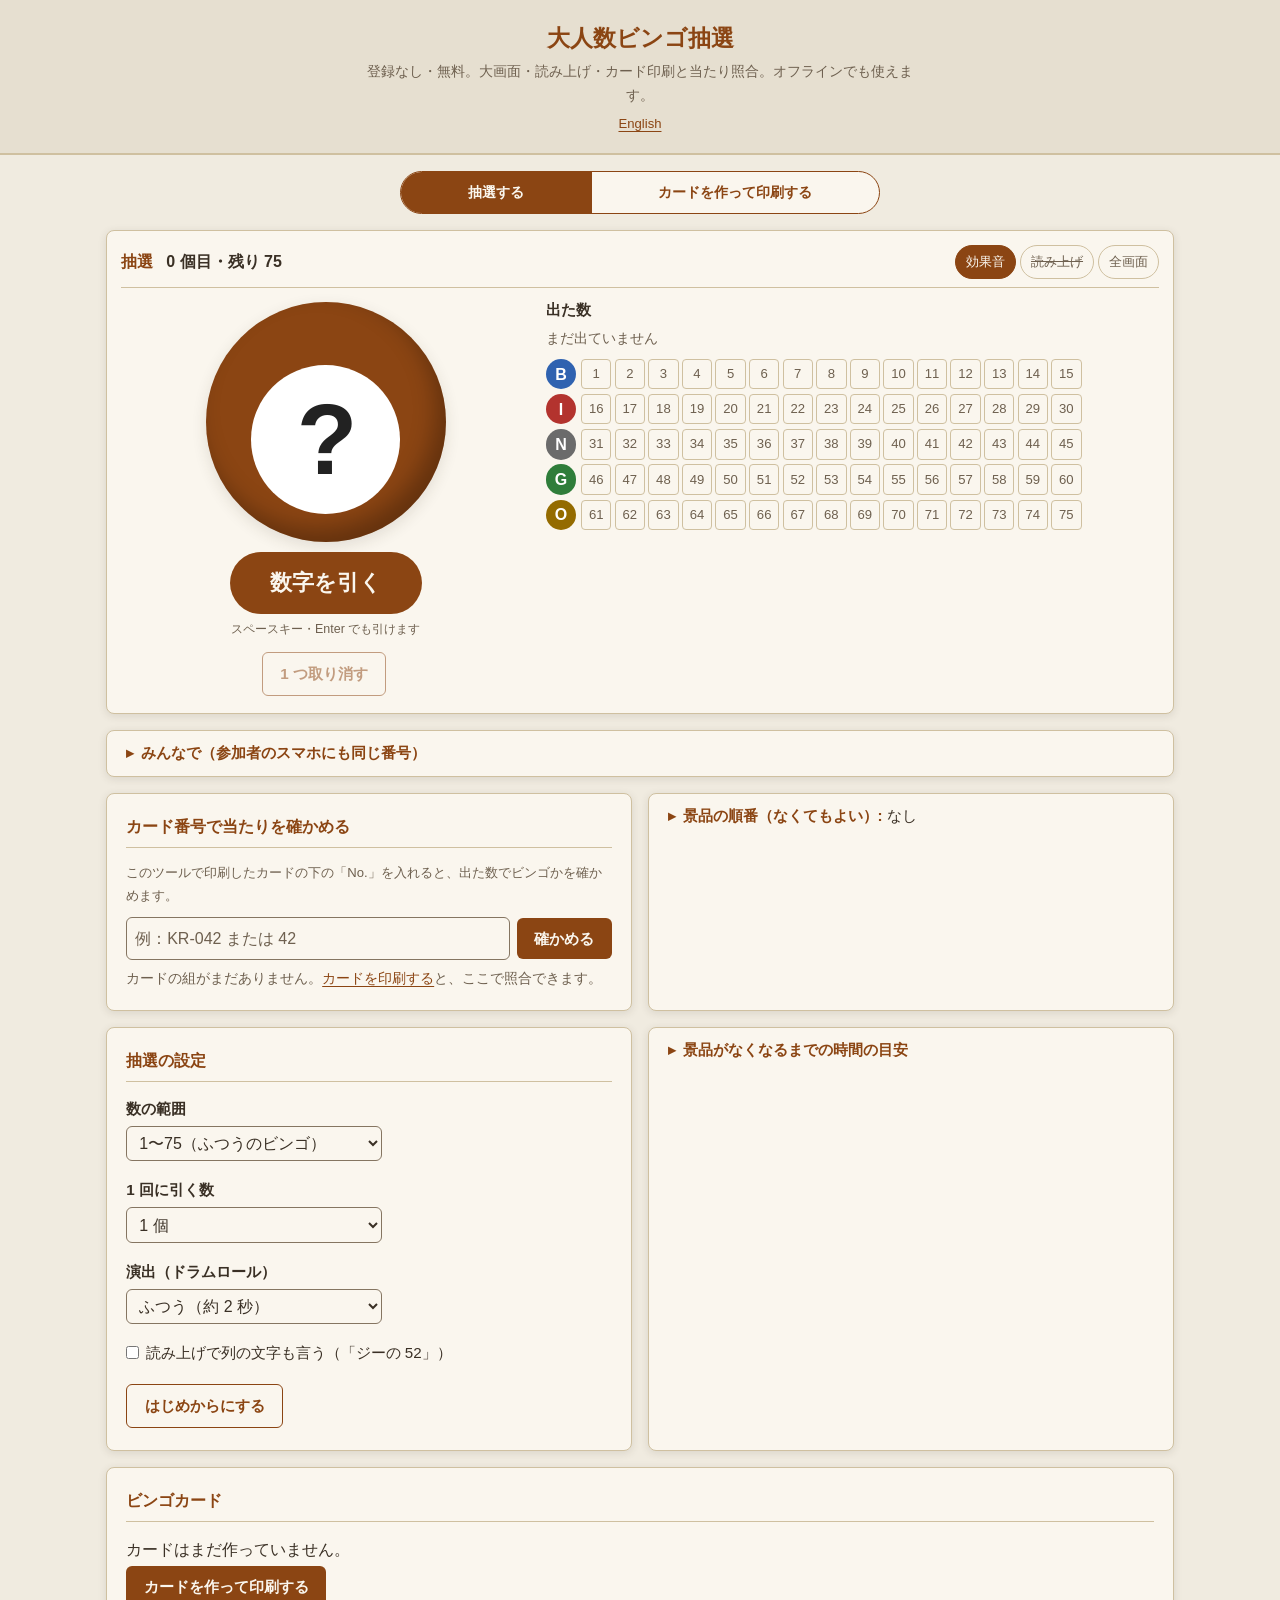
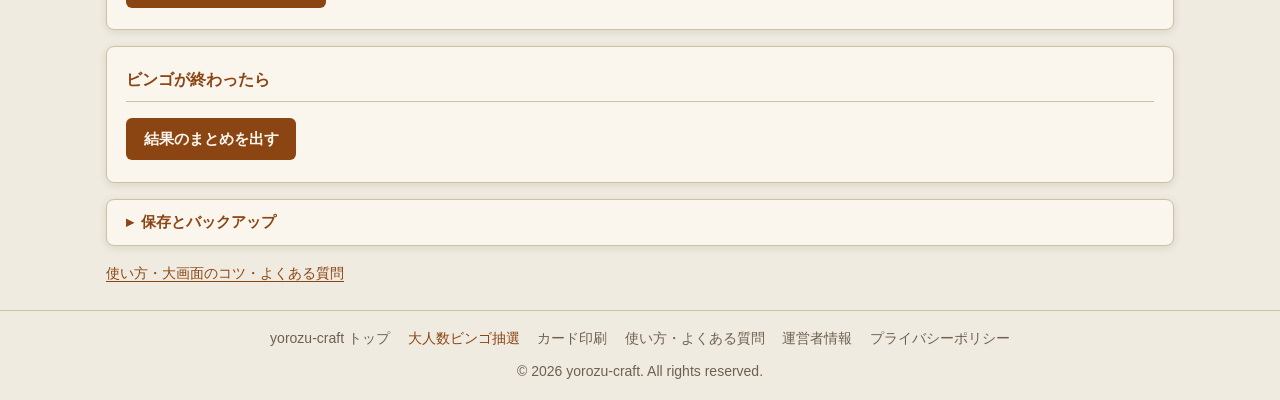
==== commit 12a93090: "みんなでの欄を、景品・時間の目安と同じ折りたたみに（A1: 画面の本文 557 字 → 394 字、上限 400。英語 189 語 → 111 語）。部屋があるあいだは開いたまま Co-Authore" ====
--- a/index.html
+++ b/index.html
@@ -100,9 +100,9 @@
     </section>
 
     <!-- みんなで（参加者のスマホにも同じ番号。yorozu-plans ROADMAP 7.36.2 K146、企画書 83） -->
-    <section class="card" id="room" aria-labelledby="room-heading">
-      <h2 id="room-heading">みんなで（参加者のスマホにも同じ番号）</h2>
-      <p class="hint">部屋を作ると、参加者は QR か部屋コードでスマホから入れます。カードは各自のスマホの中で作り、引いた番号が同時に出て、リーチ・ビンゴもスマホが知らせます。名前は送りません。部屋が持つのは引いた番号の列とビンゴの数だけで、3 時間で消えます。</p>
+    <details class="card opt" id="room">
+      <summary>みんなで（参加者のスマホにも同じ番号）</summary>
+      <p class="hint">参加者は QR か部屋コードで入ります。カードは各自のスマホの中で作り、リーチ・ビンゴもスマホが知らせます。名前は送りません。部屋が持つのは引いた番号の列とビンゴの数だけで、3 時間で消えます。</p>
       <div id="room-off">
         <button type="button" id="room-create" class="btn">部屋を作る</button>
       </div>
@@ -117,7 +117,7 @@
         </div>
       </div>
       <p id="room-msg" class="small" aria-live="polite"></p>
-    </section>
+    </details>
 
     <div class="grid-2">
 
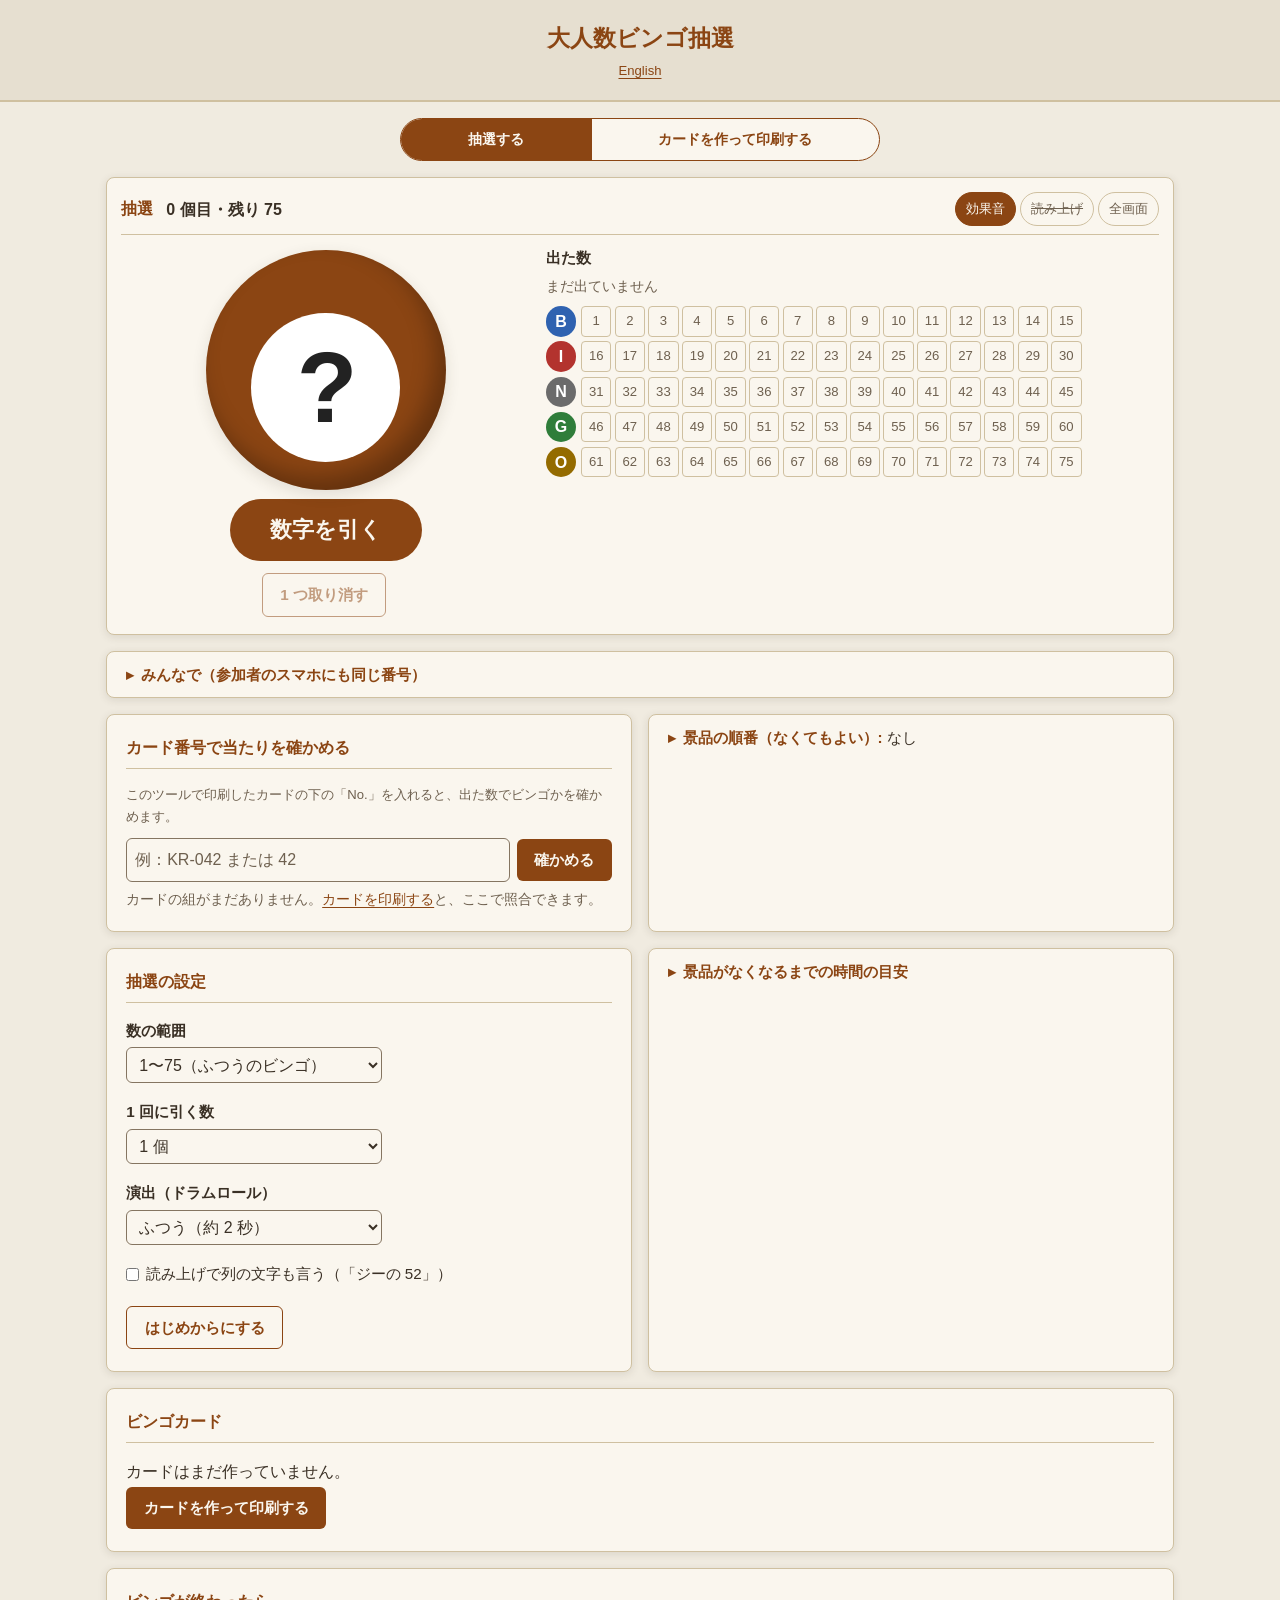
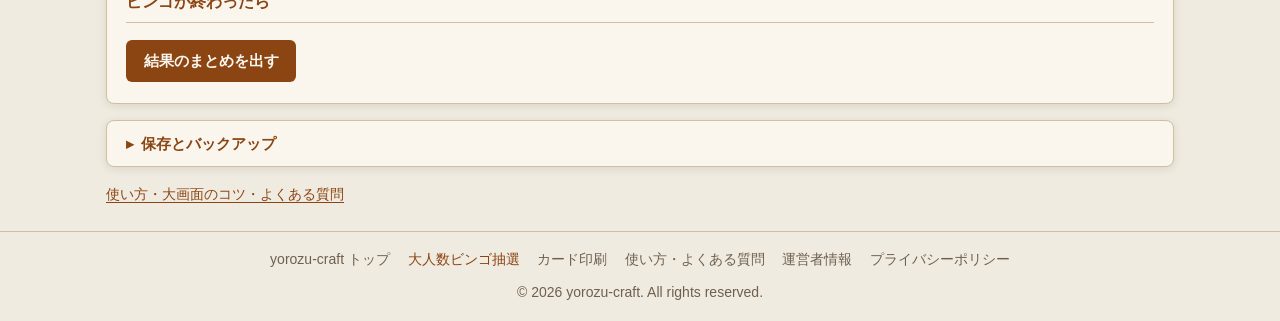
==== commit dbcf43d9: "抽選の面を主役に（yorozu-plans 7.60 段 2 の 3）: 見出しの下の説明文と「スペースキー・Enter でも引けます」を日英から消し（操作は使い方ページにある）、発表に演出を足す。引" ====
--- a/index.html
+++ b/index.html
@@ -50,7 +50,6 @@
 
   <header class="app-header">
     <h1>大人数ビンゴ抽選</h1>
-    <p class="subtitle">登録なし・無料。大画面・読み上げ・カード印刷と当たり照合。オフラインでも使えます。</p>
     <p class="lang-switch"><a href="./en/" hreflang="en" lang="en">English</a></p>
   </header>
 
@@ -82,7 +81,6 @@
           <div class="draw-row">
             <button type="button" id="btn-draw" class="btn btn-draw">数字を引く</button>
           </div>
-          <p class="draw-hint">スペースキー・Enter でも引けます</p>
           <div class="sub-row">
             <button type="button" id="btn-undo" class="btn btn-ghost">1 つ取り消す</button>
             <span id="next-prize" class="next-prize" hidden></span>
--- a/style.css
+++ b/style.css
@@ -125,7 +125,6 @@
   border-bottom: 2px solid var(--border);
 }
 .app-header h1 { font-size: 1.45rem; color: var(--accent); line-height: 1.4; }
-.app-header .subtitle { font-size: 0.88rem; color: var(--muted); margin-top: 0.3rem; }
 
 /* レイアウト */
 .app-main { max-width: 680px; margin: 0 auto; padding: 1rem; }
@@ -274,13 +273,23 @@
   background: #fff; color: #222; border-radius: 50%; width: 62%; aspect-ratio: 1; display: flex; align-items: center; justify-content: center;
 }
 .ball-num { font-size: clamp(3.4rem, 20vw, 6.2rem); }
+.ball { position: relative; }
 .ball.spinning .ball-num { color: #777; }
-.ball.pop { animation: pop 0.45s ease-out; }
-@keyframes pop { 0% { transform: scale(0.7); } 60% { transform: scale(1.08); } 100% { transform: scale(1); } }
-@media (prefers-reduced-motion: reduce) { .ball.pop { animation: none; } }
+/* 発表の演出（SCREEN 1.4 の 3）: 引いている間は玉が揺れ、出た瞬間に弾んで光の輪が 1 回広がる。点滅はしない */
+.ball.spinning { animation: rattle 0.24s ease-in-out infinite; }
+@keyframes rattle { 0%, 100% { transform: rotate(0) translateY(0); } 25% { transform: rotate(-7deg) translateY(-3px); } 75% { transform: rotate(7deg) translateY(2px); } }
+.ball.pop { animation: pop 0.5s cubic-bezier(0.2, 1.6, 0.4, 1); }
+@keyframes pop { 0% { transform: scale(0.6); } 60% { transform: scale(1.12); } 100% { transform: scale(1); } }
+.ball.pop::after {
+  content: ""; position: absolute; inset: 0; border-radius: 50%; pointer-events: none;
+  border: 0.35rem solid var(--ball); animation: ring 0.7s ease-out forwards;
+}
+@keyframes ring { 0% { transform: scale(1); opacity: 0.85; } 100% { transform: scale(1.35); opacity: 0; } }
+.cell.last { animation: lit 0.6s ease-out; }
+@keyframes lit { 0% { transform: scale(1.6); } 100% { transform: scale(1); } }
+@media (prefers-reduced-motion: reduce) { .ball.spinning, .ball.pop, .ball.pop::after, .cell.last { animation: none; } .ball.pop::after { display: none; } }
 .batch { font-size: 1.5rem; font-weight: 700; margin-bottom: 0.4rem; font-variant-numeric: tabular-nums; }
 .btn-draw { font-size: 1.35rem; padding: 0.8rem 2.2rem; border-radius: 999px; min-width: 12rem; margin: 0; }
-.draw-hint { font-size: 0.78rem; color: var(--muted); margin-top: 0.3rem; }
 .sub-row { display: flex; flex-wrap: wrap; justify-content: center; align-items: center; gap: 0.4rem 1rem; margin-top: 0.6rem; }
 .next-prize { font-weight: 600; font-size: 0.95rem; }
 .set-status { margin-top: 0.5rem; font-weight: 600; color: var(--accent); }
@@ -326,7 +335,6 @@
 .stage.is-full .ball-letter { font-size: min(7vh, 5vw); min-height: min(7vh, 5vw); }
 .stage.is-full .ball-num { font-size: min(22vh, 16vw); }
 .stage.is-full .batch { font-size: min(6vh, 4vw); }
-.stage.is-full .draw-hint { display: none; }
 .stage.is-full .next-prize, .stage.is-full .set-status { font-size: min(3.4vh, 2.4vw); }
 .stage.is-full .recent { font-size: min(3vh, 2vw); }
 .stage.is-full .history-title { font-size: min(3vh, 2vw); }
@@ -465,3 +473,9 @@
 .join-card td.hit { background: var(--accent-soft); color: var(--accent); }
 .join-card td.line { background: var(--accent); color: #fff; }
 .join-drawn { word-break: break-word; }
+
+/* この道具について（結果の後ろの折りたたみ。使い方ページの要約。AdSense 審査 2026-10-04） */
+details.card.opt.about-tool > summary { white-space: normal; }   /* 長い summary を折り返す */
+details.about-tool h3 { font-size: 0.95rem; margin: 0.9rem 0 0.3rem; }
+details.about-tool p, details.about-tool li { font-size: 0.9rem; line-height: 1.75; }
+details.about-tool ul { padding-left: 1.2rem; margin: 0.3rem 0 0.5rem; }
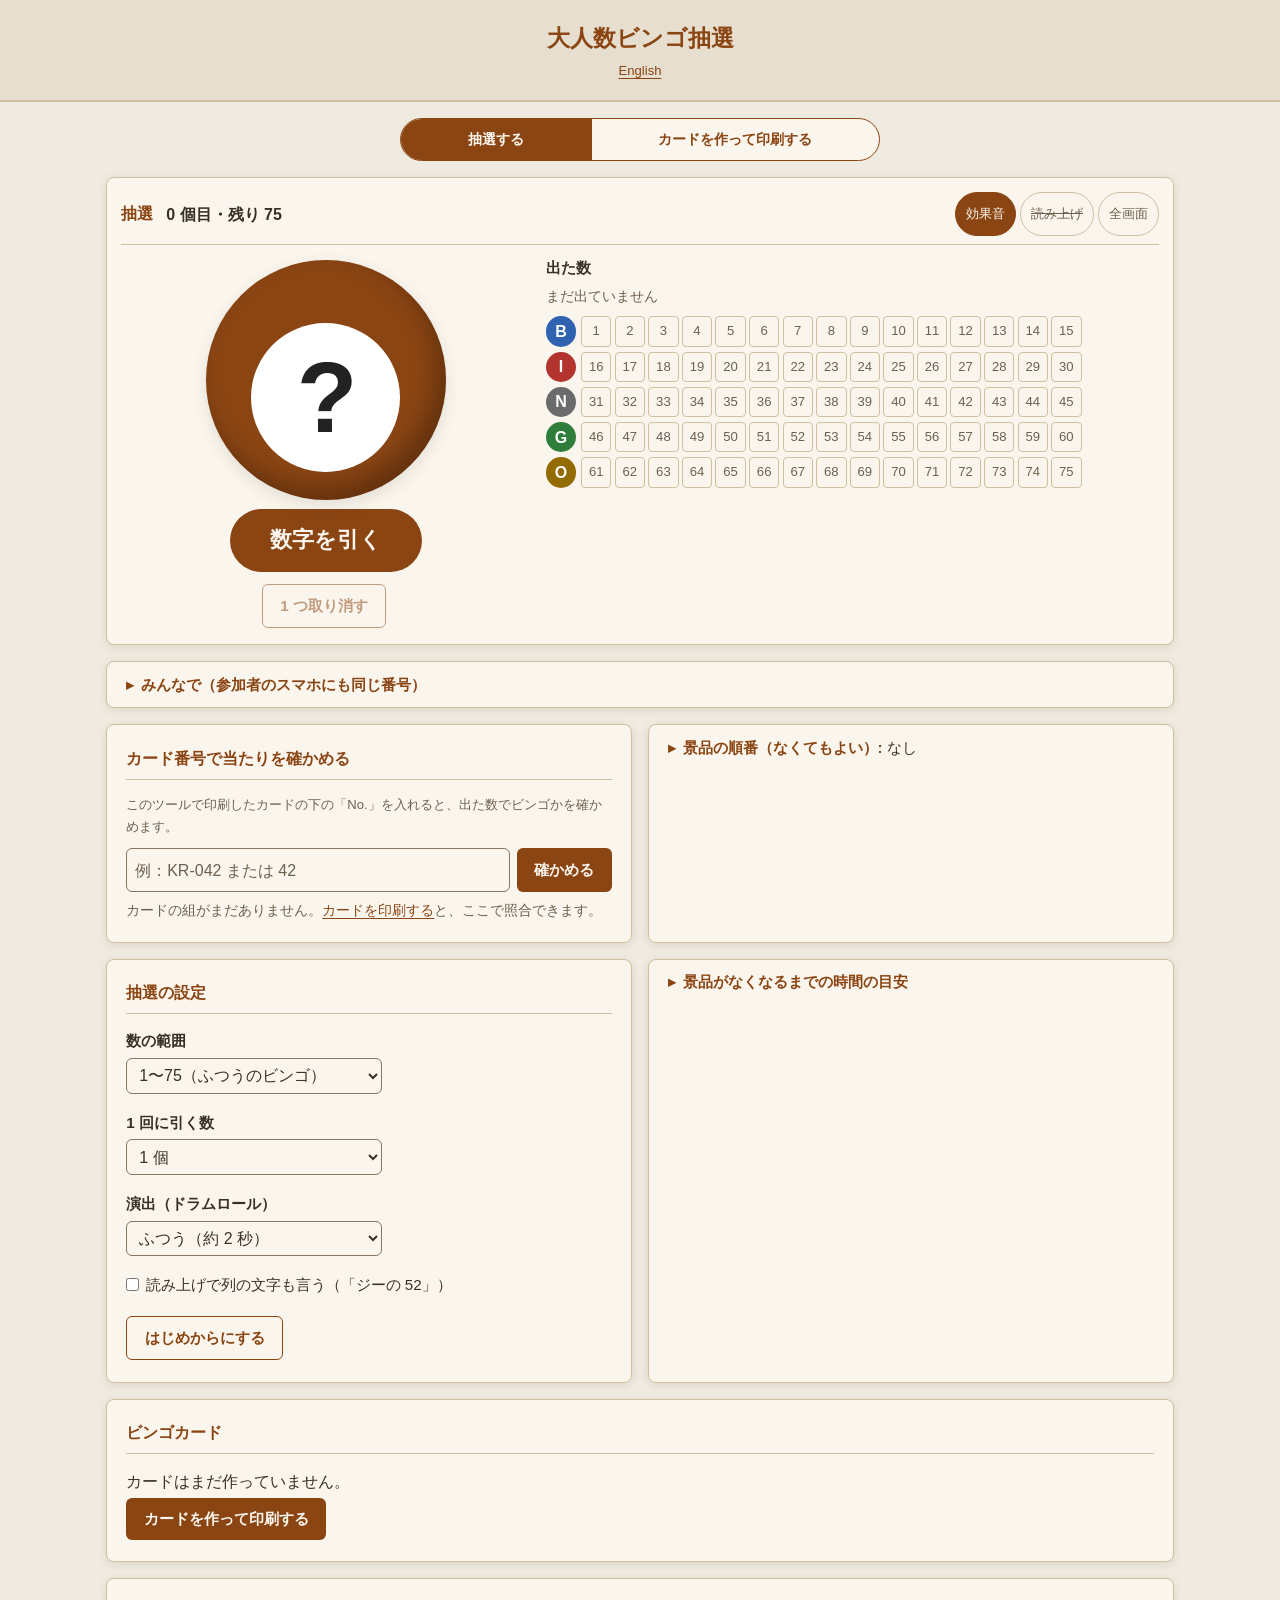
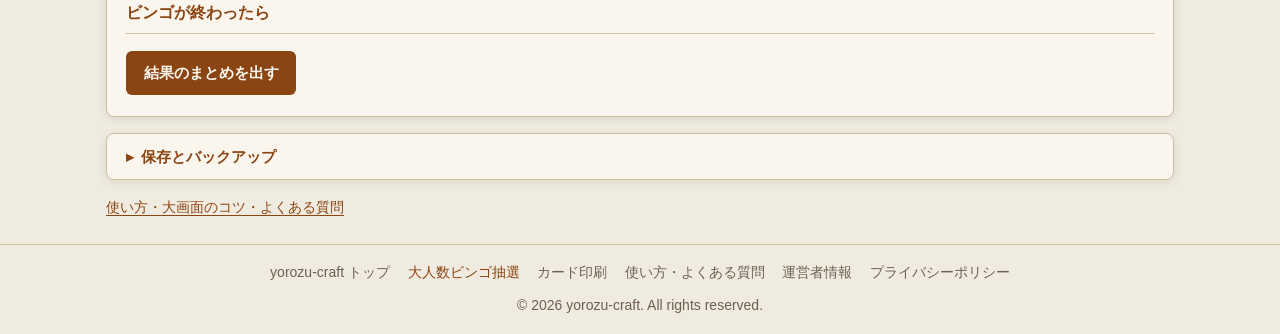
==== commit f7ccbc41: "K192 段 3 の 0（yorozu-plans 7.99）: yorozu-common を v2 に（土台＋皮。正本は root の tools/common/v2、DESIGN.md） - b" ====
--- a/index.html
+++ b/index.html
@@ -1,5 +1,5 @@
 <!DOCTYPE html>
-<html lang="ja">
+<html lang="ja" data-skin="base">
 <head>
   <meta charset="UTF-8">
   <meta name="viewport" content="width=device-width, initial-scale=1.0">
@@ -112,6 +112,8 @@
           <p id="room-live" class="room-live" aria-live="polite"></p>
           <button type="button" id="room-copy" class="btn">参加の URL をコピー</button>
           <button type="button" id="room-close" class="btn btn-ghost">部屋を閉じる</button>
+          <!-- 司会の大画面の発表（別館 K182、D347）。部屋コードは URL に入れない（発表の画面で入れる）。日本語だけ（別館に英語版が無い） -->
+          <p class="small"><a href="/hade/bingo/">大きな画面で発表する（別館）</a></p>
         </div>
       </div>
       <p id="room-msg" class="small" aria-live="polite"></p>
@@ -169,7 +171,7 @@
             <label for="max" class="visually-hidden">いちばん大きい数</label>
             <input type="number" id="max" inputmode="numeric" min="2" max="999" value="75">
           </div>
-          <p id="range-lock" class="hint" hidden>抽選の途中は変えられません。変えるときは「はじめからにする」を押してください。</p>
+          <p id="range-lock" class="hint" hidden>抽選の途中は変えられません。変えるときは「はじめからにする」から。</p>
         </div>
         <div class="field">
           <label for="per">1 回に引く数</label>
--- a/style.css
+++ b/style.css
@@ -3,97 +3,97 @@
    色はトークン（--bg / --card / --text / --muted / --accent / --border）だけを使う。
    ダークモードは端末の設定に自動で合わせる（prefers-color-scheme。手動切替は付けない）
    =========================== */
-/* yorozu-common:begin v1 — サイト共通の部品とトークン。正本は youheioonuki.github.io の tools/common/yorozu-common.css。
-   この begin〜end の間は手で直さない（tools/sync-common.mjs で全ツールに配る。ツール固有の上書きは end の後に書く）。
-   出どころ（2026-10-03 確認。yorozu-plans 企画書 59）:
-   - デジタル庁デザインシステム https://design.digital.go.jp/dads/ のコンテンツを加工して作成
-     （フォーカスの輪・リンクの下線・字の大きさの下限・行間・入力欄のエラー表示）。
-     トークンの値は @digital-go-jp/design-tokens 2.0.1（MIT, (c) 2023 デジタル庁）から
-   - GOV.UK Frontend 6.5.1（MIT, (c) Crown copyright）の考え方: visually-hidden、エラーの文の前に読み上げ用の語
-   - 色は和紙風のまま（値は 2026-09-23 からの共通の値）。Web フォントは読まない（ROADMAP 3.3・D2） */
-:root {
-  color-scheme: light dark;
-  --bg: #f0ebe0;
-  --bg-2: #e6dfd0;
-  --card: #faf6ee;
-  --text: #3a3025;
-  --muted: #6e604f;          /* 本文の補足。--bg の上で 5.1:1 */
-  --accent: #8b4513;
-  --accent-soft: #f3e6d8;
-  --border: #cfc0a0;         /* 飾りの線（区切り）だけ。操作できる物の枠には --input-border */
-  --input-border: #857561;   /* 入力欄の枠。WCAG 1.4.11 の 3:1（--bg で 3.7:1）。DADS の入力欄は gray-600 の 1px */
-  --shadow: rgba(58, 48, 37, 0.12);
-  --error: #ce0000;          /* DADS red-900（semantic error-2） */
-  --ok: #197a4b;             /* DADS green-800（semantic success-2） */
-  --focus: #ffd43d;          /* DADS yellow-300 */
-  --focus-ring: #000;        /* DADS: 黒 4px の輪＋黄 2px */
-  --font-ui: "Noto Sans JP", "Noto Sans CJK JP", "Hiragino Sans", "Hiragino Kaku Gothic ProN", Meiryo, sans-serif;
-  /* 字の大きさ（DADS: 本文と操作は 16px 以上、補足は 14px まで、14px 未満は使わない） */
-  --fs-s: 0.875rem;
-  --fs-m: 1rem;
-  --fs-l: 1.25rem;           /* 見出し（隣の段との比 1.25 以上: impeccable typeset） */
-  --fs-xl: 1.625rem;         /* ページの題 */
-  --lh-body: 1.7;            /* DADS の本文の行間 170% */
-  --lh-tight: 1.4;           /* 見出し */
-  /* 余白（4px を基準。DADS の spacing） */
-  --sp-1: 0.25rem;
-  --sp-2: 0.5rem;
-  --sp-3: 0.75rem;
-  --sp-4: 1rem;
-  --sp-6: 1.5rem;
-  --sp-8: 2rem;
-  --radius: 8px;
-  --tap: 44px;               /* 押せる物の高さの下限（DADS・SCREEN 5 章） */
-}
-@media (prefers-color-scheme: dark) {
-  :root {
-    --bg: #1c1814;
-    --bg-2: #25201a;
-    --card: #2b251e;
-    --text: #ece4d6;
-    --muted: #b9ab96;
-    --accent: #e0a066;
-    --accent-soft: #3a2e22;
-    --border: #4a3f33;
-    --input-border: #8c7d68;
-    --shadow: rgba(0, 0, 0, 0.4);
-    --error: #ff8a7a;
-    --ok: #6fcf97;
-    --focus-ring: #ffd43d;   /* 暗い地では黄の輪＋黒の縁 */
-    --focus: #000;
-  }
-}
+/* yorozu-common:begin v2 — サイト共通の土台と皮。正本は youheioonuki.github.io の tools/common/v2/base.css と skin.css（yorozu-plans DESIGN.md）。
+   この begin〜end の間は手で直さない（tools/sync-common.mjs で全ツールに配る。ツール固有の上書きは end の後に書く） */
+/* yorozu-common v2 土台の層（yorozu-plans ROADMAP 7.98 D369、DESIGN.md）。すべてのページ（見せる・遊ぶ・世界を持つページも）に当てる。
+   見た目（色・字・面）は持たない: リセット、押せる高さ、フォーカスの輪、入力の字の大きさ、読み上げの隠し字、動きを減らす設定、印刷で広告を出さない。
+   色の値は各ページか共通の皮（skin.css）が --focus-ring・--focus・--muted・--error を決める。無ければ下の既定
+   出どころ（v1 から引き継ぎ。2026-10-03 確認、yorozu-plans 企画書 59）: デジタル庁デザインシステム https://design.digital.go.jp/dads/ のコンテンツを加工して作成
+   （フォーカスの輪・字の大きさの下限・入力欄のエラー表示。値は @digital-go-jp/design-tokens 2.0.1、MIT, (c) 2023 デジタル庁）。
+   GOV.UK Frontend 6.5.1（MIT, (c) Crown copyright）の考え方: visually-hidden、エラーの文の前に読み上げ用の語 */
+:root { --tap: 44px; --sp-1: 0.25rem; --sp-2: 0.5rem; --sp-3: 0.75rem; --sp-4: 1rem; --sp-6: 1.5rem; --sp-8: 2rem; --fs-s: 0.875rem; --fs-m: 1rem; --fs-l: 1.25rem; --fs-xl: 1.625rem; }
 *, *::before, *::after { box-sizing: border-box; margin: 0; padding: 0; }
 [hidden] { display: none !important; }
 html { -webkit-text-size-adjust: 100%; text-size-adjust: 100%; }
-body { font-family: var(--font-ui); background: var(--bg); color: var(--text); line-height: var(--lh-body); }
-/* リンクは色と下線の両方（DADS リンクテキスト）。ホバーで下線を太く */
-a { color: var(--accent); text-decoration-thickness: 1px; text-underline-offset: 3px; }
-@media (hover: hover) { a:hover { text-decoration-thickness: 3px; } }
-/* フォーカスの輪（DADS）。:where で詳しさを 0 にして、ツールの規則で上書きできるようにする */
 :where(a, button, input, select, textarea, summary, [tabindex]):focus-visible {
-  outline: 4px solid var(--focus-ring); outline-offset: 2px; box-shadow: 0 0 0 2px var(--focus);
-}
+  outline: 4px solid var(--focus-ring, #000); outline-offset: 2px; box-shadow: 0 0 0 2px var(--focus, #ffd43d);
+}
+@media (forced-colors: active) { :where(a, button, input, select, textarea, summary):focus-visible { outline-color: Highlight; } }
 :where(input, select, textarea, button) { font: inherit; color: inherit; }
-/* 入力欄の例（placeholder）も 4.5:1。ブラウザ既定の灰色は和紙の地で 4.3:1 */
-:where(input, textarea)::placeholder { color: var(--muted); opacity: 1; }
-/* 入力欄の字は 16px 以上（iPhone で拡大されない・DADS） */
 :where(input:not([type="checkbox"]):not([type="radio"]):not([type="range"]), select, textarea) { font-size: max(1rem, 16px); }
-/* エラー（DADS: 枠を赤に、文の頭に「＊」。GOV.UK: 読み上げには「エラー:」を先に）。
-   使い方: <p class="field-error" id="x-err"><span class="visually-hidden">エラー:</span>＊ 0 以上の数を入れてください</p> と aria-describedby */
-[aria-invalid="true"] { border-color: var(--error) !important; }
-.field-error { color: var(--error); font-weight: 700; margin-top: var(--sp-1); }
-/* 画面には出さず、読み上げだけ（GOV.UK govuk-visually-hidden） */
+:where(button, summary, [role="button"]) { min-height: var(--tap); }
+[aria-invalid="true"] { border-color: var(--error, #ce0000) !important; }
+.field-error { color: var(--error, #ce0000); font-weight: 700; margin-top: var(--sp-1); }
 .visually-hidden {
   position: absolute !important; width: 1px !important; height: 1px !important; margin: 0 !important; padding: 0 !important;
   overflow: hidden !important; clip-path: inset(50%) !important; white-space: nowrap !important; border: 0 !important;
 }
-@media (forced-colors: active) { :where(a, button, input, select, textarea, summary):focus-visible { outline-color: Highlight; } }
-/* 読む行の長さ: 1 行 40 字前後まで（REVIEW C9 line-length）。画面の幅いっぱいに伸びる見出し帯の説明文に */
+@media (prefers-reduced-motion: reduce) { *, *::before, *::after { animation-duration: 0.01ms !important; animation-iteration-count: 1 !important; transition-duration: 0.01ms !important; scroll-behavior: auto !important; } }
+@media print { ins.adsbygoogle, .google-auto-placed, iframe[id^="aswift"], iframe[id^="google_ads"] { display: none !important; } }
+/* yorozu-common v2 共通の皮（B「静かな道具」。yorozu-plans ROADMAP 7.94〜7.99 D364・D366・D369、正典は DESIGN.md）。
+   当てるのは計算・制度・道具・読み物・案内（docs/content-classes.csv の「皮」が「共通」）。base.css の後、ページ自身の CSS の前に読む（ページが上書きできる）。
+   土台だけのページは <html data-skin="base">（CSV の「皮」から機械で付ける）で、この皮はすべて外れる。同じ CSS を共通と土台のページが使っていても出し分けられる。
+   どの規則も :where() で詳細度を上げない（トークンは 0、要素の規則は要素 1 つ分のまま）。影・装飾・2 色以上の強調・端末依存の明朝は使わない */
+:where(html:not([data-skin="base"])) {
+  color-scheme: light dark;
+  --bg: #eef0f2; --bg-2: #e2e6ea; --card: #fbfcfd; --text: #1d2125; --muted: #4c565f;
+  --accent: #0e5a6b; --accent-soft: #dcecef; --on-accent: #ffffff;
+  --border: #c5ccd3; --input-border: #6b7782;
+  --error: #ce0000; --ok: #197a4b; --focus: #ffd43d; --focus-ring: #000;
+  --font-ui: "Noto Sans JP", "Noto Sans CJK JP", "Hiragino Sans", "Hiragino Kaku Gothic ProN", Meiryo, sans-serif;
+  --lh-body: 1.7; --lh-tight: 1.4; --radius: 6px; --line-input: 2px;
+}
+@media (prefers-color-scheme: dark) {
+  :where(html:not([data-skin="base"])) {
+    --bg: #15191d; --bg-2: #1c2227; --card: #1a1f24; --text: #e8ecef; --muted: #a8b3bc;
+    --accent: #6fc3d4; --accent-soft: #14323a; --on-accent: #0b1a1e;
+    --border: #2f373e; --input-border: #7a8792; --error: #ff8a7a; --ok: #6fcf97; --focus: #000; --focus-ring: #ffd43d;
+  }
+}
+:where(html:not([data-skin="base"])) body { font-family: var(--font-ui); background: var(--bg); color: var(--text); line-height: var(--lh-body); font-variant-numeric: tabular-nums; }
+:where(html:not([data-skin="base"])) h1 { font-size: var(--fs-xl); font-weight: 800; line-height: var(--lh-tight); }
+:where(html:not([data-skin="base"])) h2 { font-size: var(--fs-l); font-weight: 800; line-height: var(--lh-tight); }
+:where(html:not([data-skin="base"])) h3 { font-size: var(--fs-m); font-weight: 800; }
+:where(html:not([data-skin="base"])) a { color: var(--accent); text-decoration-thickness: 1px; text-underline-offset: 3px; }
+@media (hover: hover) { :where(html:not([data-skin="base"])) a:hover { text-decoration-thickness: 3px; } }
+:where(html:not([data-skin="base"])) :where(input, textarea)::placeholder { color: var(--muted); opacity: 1; }
+/* 部品: 入力の箱 */
+:where(html:not([data-skin="base"])) :where(input:not([type="checkbox"]):not([type="radio"]):not([type="range"]), select, textarea) { border: var(--line-input) solid var(--input-border); border-radius: var(--radius); background: var(--card); min-height: var(--tap); padding: var(--sp-1) var(--sp-3); }
+:where(html:not([data-skin="base"])) :where(input, select, textarea):focus { border-color: var(--text); }
+/* 部品: ボタン（主は塗り、副は線） */
+:where(html:not([data-skin="base"])) :where(button, .btn) { border: 1px solid var(--input-border); border-radius: var(--radius); background: var(--card); color: var(--text); font-weight: 700; padding: 0 var(--sp-4); cursor: pointer; }
+:where(html:not([data-skin="base"])) :where(button[type="submit"], .btn-primary) { background: var(--accent); border-color: var(--accent); color: var(--on-accent); }
+/* 部品: チップ・面・折りたたみ（開閉の印 ▶ を残すため list-item のまま、高さは上下の余白と土台の min-height で）・結果の数字・注意の帯・固定バー */
+:where(html:not([data-skin="base"])) :where(.chip) { display: inline-flex; align-items: center; min-height: var(--tap); padding: 0 var(--sp-3); border: 1px solid var(--input-border); border-radius: var(--radius); color: var(--text); text-decoration: none; font-weight: 700; }
+:where(html:not([data-skin="base"])) :where(.card) { background: var(--card); border: 1px solid var(--border); border-radius: var(--radius); padding: var(--sp-4); }
+:where(html:not([data-skin="base"])) :where(details) > summary { padding-block: var(--sp-2); cursor: pointer; font-weight: 700; }
+:where(html:not([data-skin="base"])) :where(.result-num, .money, output) { font-size: var(--fs-xl); font-weight: 800; }
+:where(html:not([data-skin="base"])) :where(.notice, [data-keep]) { border-left: 4px solid var(--text); background: var(--bg-2); padding: var(--sp-2) var(--sp-3); }
+:where(html:not([data-skin="base"])) :where(.fixed-bar) { position: sticky; bottom: 0; background: var(--card); border-top: 1px solid var(--border); padding: var(--sp-2) var(--sp-4); }
+/* yorozu-common:end */
+/* yorozu-v1-carry — v1 の共通（和紙の色、2026-09-23〜10-17）から、このファイルのページが使っていた見た目をそのまま持ち込んだ（yorozu-plans ROADMAP 7.99、K192 段 3 の 0）。
+   段 3 の 2〜4 でこのページを v2 のトークンに載せ替えるときに、yorozu-v1-carry:end まで消す */
+:root {
+  color-scheme: light dark;
+  --bg: #f0ebe0; --bg-2: #e6dfd0; --card: #faf6ee; --text: #3a3025; --muted: #6e604f;
+  --accent: #8b4513; --accent-soft: #f3e6d8; --border: #cfc0a0; --input-border: #857561; --shadow: rgba(58, 48, 37, 0.12);
+  --error: #ce0000; --ok: #197a4b; --focus: #ffd43d; --focus-ring: #000;
+  --font-ui: "Noto Sans JP", "Noto Sans CJK JP", "Hiragino Sans", "Hiragino Kaku Gothic ProN", Meiryo, sans-serif;
+  --lh-body: 1.7; --lh-tight: 1.4; --radius: 8px;
+}
+@media (prefers-color-scheme: dark) {
+  :root {
+    --bg: #1c1814; --bg-2: #25201a; --card: #2b251e; --text: #ece4d6; --muted: #b9ab96;
+    --accent: #e0a066; --accent-soft: #3a2e22; --border: #4a3f33; --input-border: #8c7d68; --shadow: rgba(0, 0, 0, 0.4);
+    --error: #ff8a7a; --ok: #6fcf97; --focus-ring: #ffd43d; --focus: #000;
+  }
+}
+body { font-family: var(--font-ui); background: var(--bg); color: var(--text); line-height: var(--lh-body); }
+a { color: var(--accent); text-decoration-thickness: 1px; text-underline-offset: 3px; }
+@media (hover: hover) { a:hover { text-decoration-thickness: 3px; } }
+:where(input, textarea)::placeholder { color: var(--muted); opacity: 1; }
 .app-header > p { max-width: 40em; margin-left: auto; margin-right: auto; }
-/* 印刷では広告を出さない（SCREEN 4 章。全ツール共通） */
-@media print { ins.adsbygoogle, .google-auto-placed, iframe[id^="aswift"], iframe[id^="google_ads"] { display: none !important; } }
-/* yorozu-common:end */
+/* yorozu-v1-carry:end */
 
 :root {
   --ok: #2f6b2f;
@@ -125,6 +125,7 @@
   border-bottom: 2px solid var(--border);
 }
 .app-header h1 { font-size: 1.45rem; color: var(--accent); line-height: 1.4; }
+.app-header .subtitle { font-size: 0.88rem; color: var(--muted); margin-top: 0.3rem; }
 
 /* レイアウト */
 .app-main { max-width: 680px; margin: 0 auto; padding: 1rem; }
